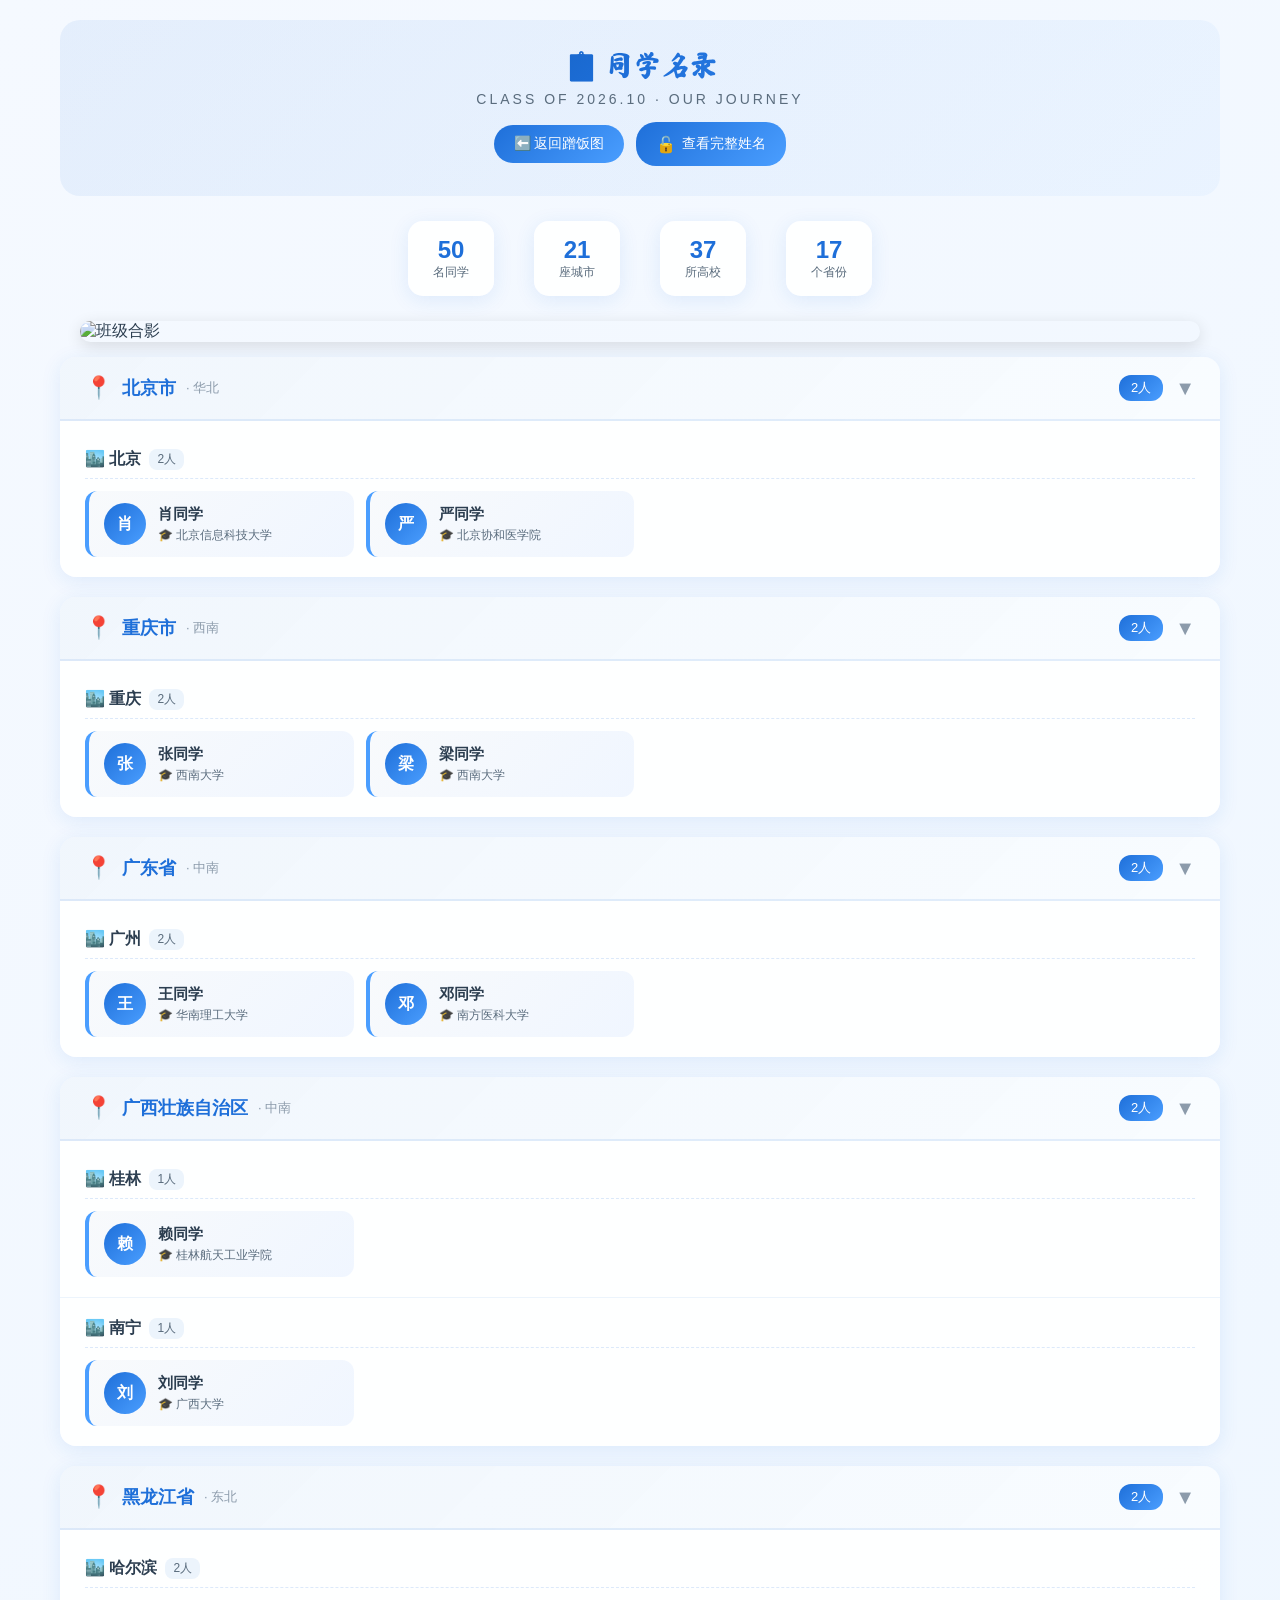
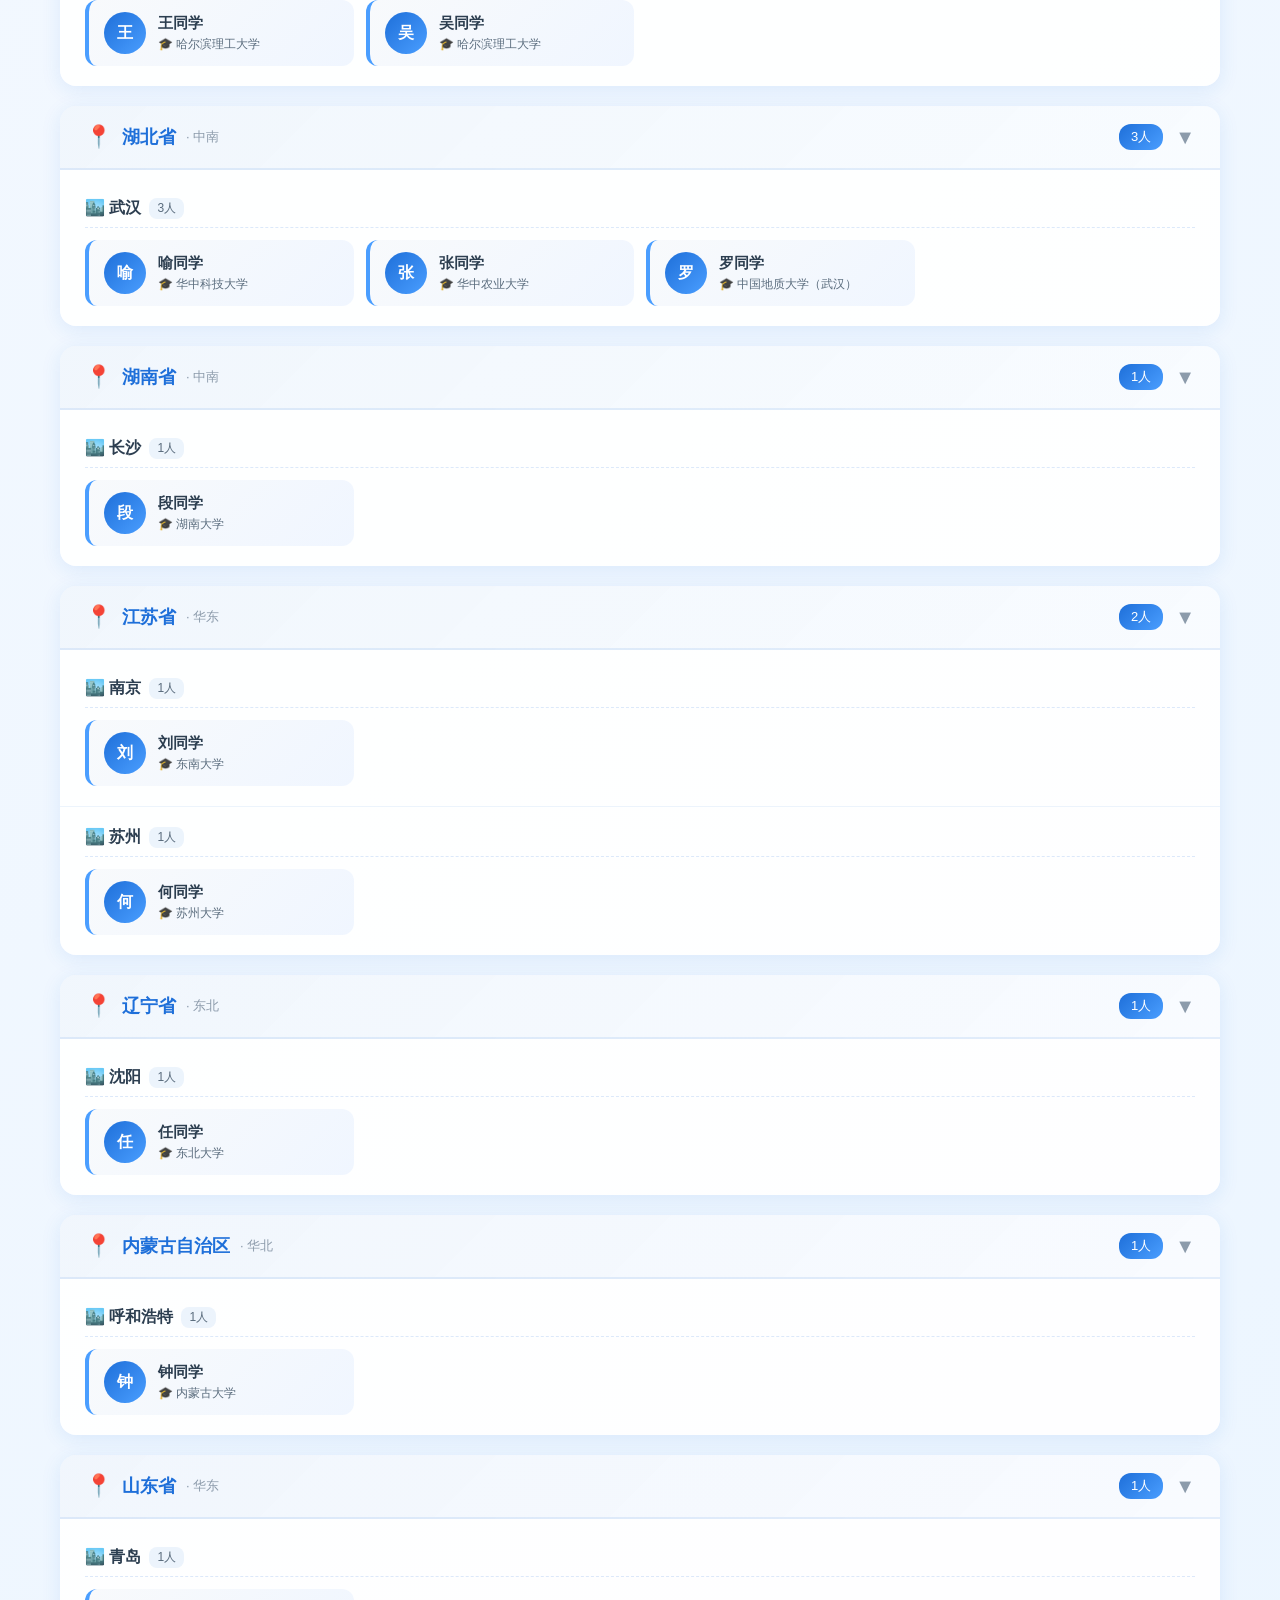
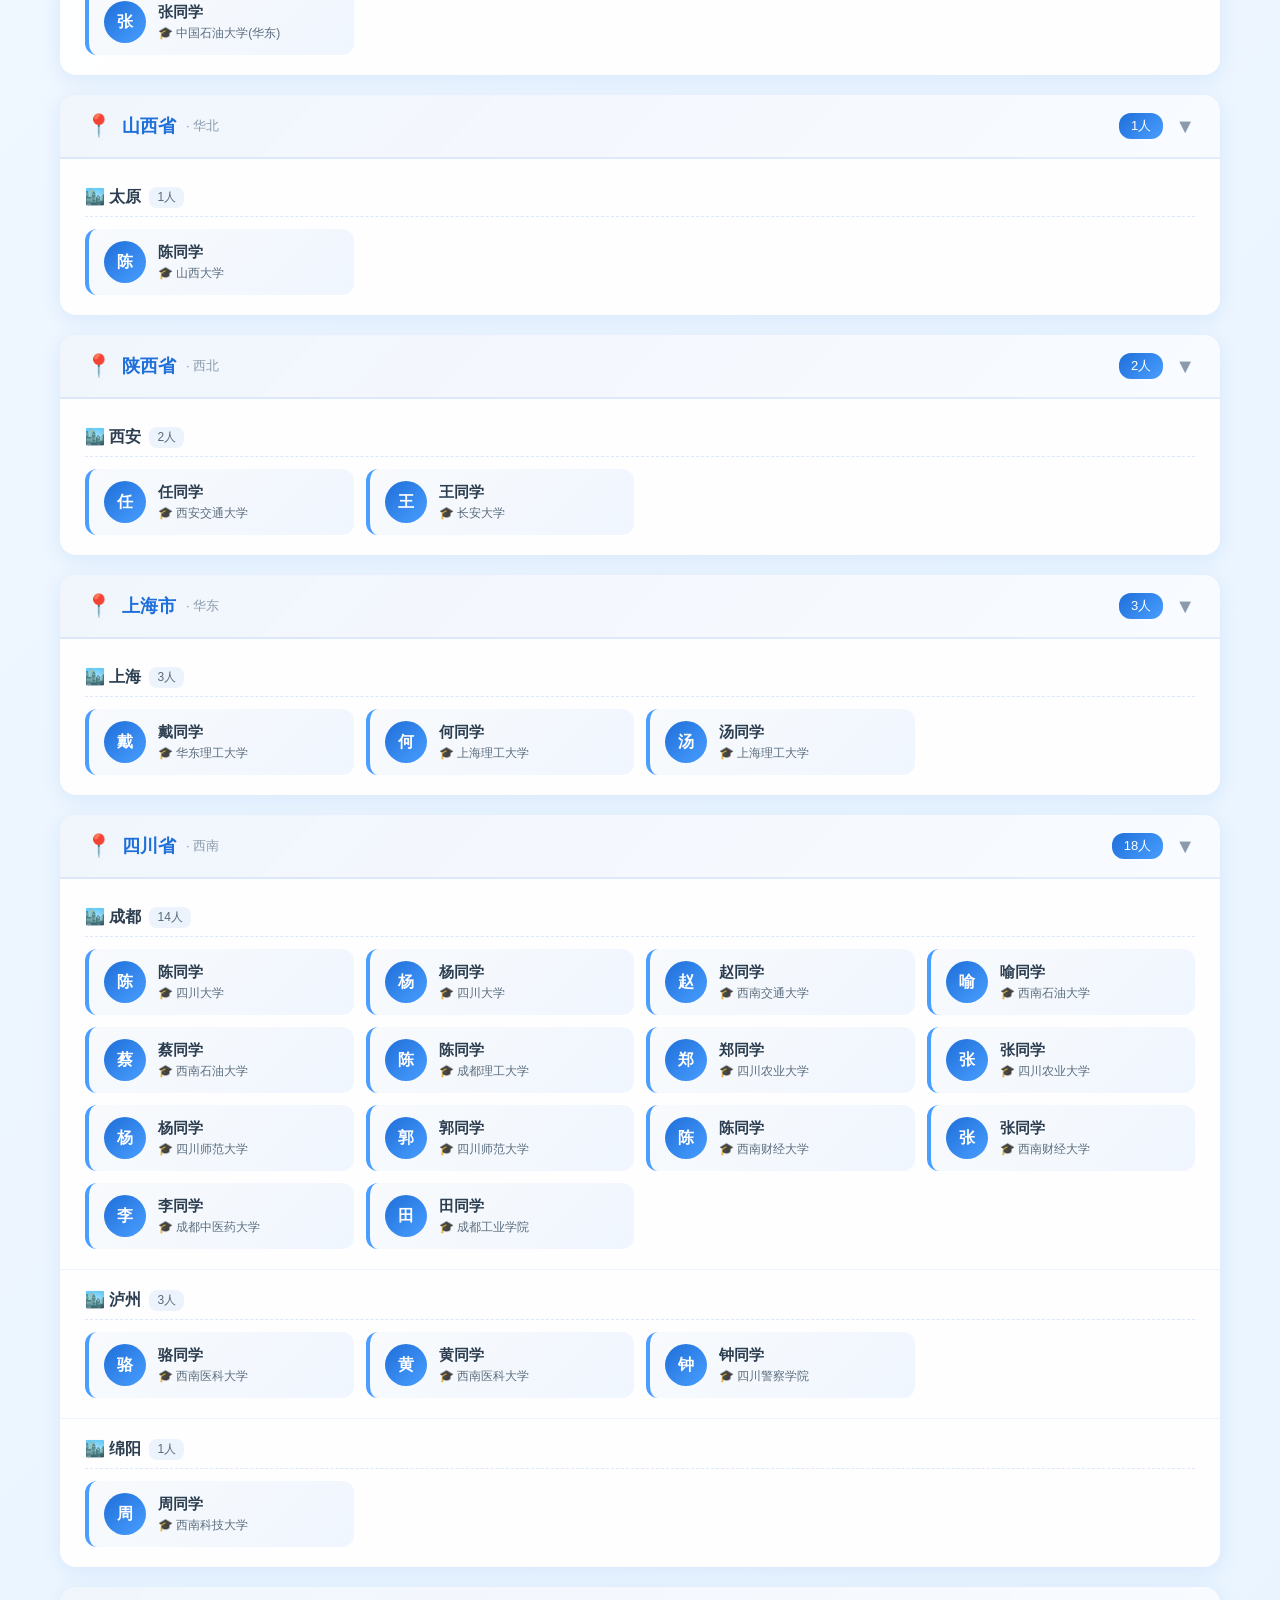
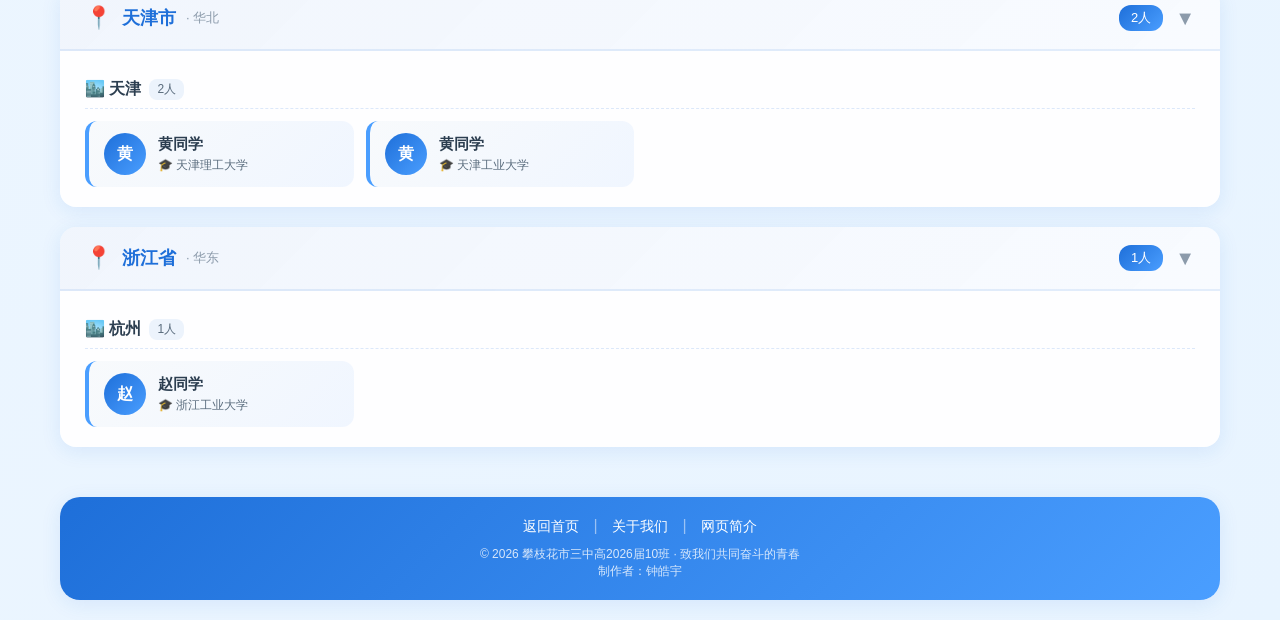
==== roster.html @ a1a4e7d1 "Add files via upload" ====
<!DOCTYPE html>
<html lang="zh-CN">
<head>
    <meta charset="UTF-8">
    <meta name="viewport" content="width=device-width, initial-scale=1.0">
    <title>攀枝花市三中高2026届10班 · 同学名录</title>
    <link rel="stylesheet" href="style.css">
    <link href="https://fonts.googleapis.com/css2?family=Ma+Shan+Zheng&display=swap" rel="stylesheet">
    <style>
        .roster-container {
            max-width: 1200px;
            margin: 0 auto;
            padding: 20px;
            min-height: 100vh;
            display: flex;
            flex-direction: column;
        }

        .roster-header {
            text-align: center;
            padding: 30px 20px;
            background: linear-gradient(135deg, rgba(30, 111, 217, 0.08) 0%, rgba(74, 158, 255, 0.05) 100%);
            border-radius: 20px;
            margin-bottom: 25px;
        }

        .roster-title {
            font-size: 28px;
            font-weight: 700;
            background: linear-gradient(135deg, var(--primary-dark) 0%, var(--primary-color) 50%, var(--primary-light) 100%);
            -webkit-background-clip: text;
            -webkit-text-fill-color: transparent;
            background-clip: text;
            margin-bottom: 8px;
            font-family: 'Ma Shan Zheng', 'PingFang SC', 'Microsoft YaHei', serif;
        }

        .roster-subtitle {
            font-size: 14px;
            color: var(--text-secondary);
            letter-spacing: 3px;
        }

        .back-btn {
            display: inline-flex;
            align-items: center;
            gap: 6px;
            padding: 10px 20px;
            background: linear-gradient(135deg, var(--primary-color), var(--primary-light));
            color: white;
            border: none;
            border-radius: 20px;
            cursor: pointer;
            font-size: 14px;
            text-decoration: none;
            transition: var(--transition);
        }

        .back-btn:hover {
            transform: translateY(-2px);
            box-shadow: 0 4px 12px rgba(30, 111, 217, 0.3);
        }

        .header-actions {
            display: inline-flex;
            align-items: center;
            gap: 12px;
            margin-top: 15px;
        }

        .action-btn {
            display: inline-flex;
            align-items: center;
            gap: 6px;
            padding: 10px 20px;
            background: linear-gradient(135deg, var(--primary-color), var(--primary-light));
            color: white;
            border: none;
            border-radius: 20px;
            cursor: pointer;
            font-size: 14px;
            text-decoration: none;
            transition: var(--transition);
        }

        .action-btn:hover {
            transform: translateY(-2px);
            box-shadow: 0 4px 12px rgba(30, 111, 217, 0.3);
        }

        .roster-photo-wrapper {
            margin: 0 20px 15px;
            border-radius: 12px;
            overflow: hidden;
            box-shadow: 0 4px 16px rgba(0, 0, 0, 0.12);
        }

        .roster-photo {
            display: block;
            width: 100%;
            height: auto;
            object-fit: cover;
        }

        .roster-stats {
            display: flex;
            justify-content: center;
            gap: 40px;
            margin-bottom: 25px;
            flex-wrap: wrap;
        }

        .roster-stat-item {
            text-align: center;
            padding: 15px 25px;
            background: var(--card-bg);
            border-radius: 15px;
            box-shadow: var(--card-shadow);
        }

        .roster-stat-value {
            font-size: 24px;
            font-weight: 700;
            color: var(--primary-color);
        }

        .roster-stat-label {
            font-size: 12px;
            color: var(--text-secondary);
        }

        .unlock-bar {
            display: flex;
            justify-content: center;
            margin-bottom: 25px;
        }

        .roster-content {
            flex: 1;
        }

        .province-section {
            background: var(--card-bg);
            border-radius: 16px;
            box-shadow: var(--card-shadow);
            margin-bottom: 20px;
            overflow: hidden;
        }

        .province-header {
            display: flex;
            align-items: center;
            justify-content: space-between;
            padding: 18px 25px;
            background: linear-gradient(135deg, rgba(30, 111, 217, 0.06), rgba(74, 158, 255, 0.03));
            border-bottom: 2px solid rgba(30, 111, 217, 0.1);
            cursor: pointer;
            transition: var(--transition);
        }

        .province-header:hover {
            background: linear-gradient(135deg, rgba(30, 111, 217, 0.1), rgba(74, 158, 255, 0.05));
        }

        .province-title {
            display: flex;
            align-items: center;
            gap: 10px;
            font-size: 18px;
            font-weight: 600;
            color: var(--primary-color);
        }

        .province-icon {
            font-size: 22px;
        }

        .province-count {
            background: linear-gradient(135deg, var(--primary-color), var(--primary-light));
            color: white;
            font-size: 13px;
            padding: 4px 12px;
            border-radius: 12px;
        }

        .province-toggle {
            font-size: 20px;
            color: var(--text-muted);
            transition: transform 0.3s ease;
        }

        .province-section.collapsed .province-toggle {
            transform: rotate(-90deg);
        }

        .city-group {
            padding: 20px 25px;
            border-bottom: 1px solid rgba(30, 111, 217, 0.08);
        }

        .city-group:last-child {
            border-bottom: none;
        }

        .city-header {
            display: flex;
            align-items: center;
            gap: 8px;
            margin-bottom: 12px;
            padding-bottom: 8px;
            border-bottom: 1px dashed rgba(30, 111, 217, 0.15);
        }

        .city-name {
            font-size: 16px;
            font-weight: 600;
            color: var(--text-primary);
        }

        .city-count {
            font-size: 12px;
            color: var(--text-secondary);
            background: rgba(30, 111, 217, 0.08);
            padding: 2px 8px;
            border-radius: 8px;
        }

        .student-grid {
            display: grid;
            grid-template-columns: repeat(auto-fill, minmax(220px, 1fr));
            gap: 12px;
        }

        .student-card {
            display: flex;
            align-items: center;
            gap: 12px;
            padding: 12px 15px;
            background: linear-gradient(135deg, #f8fafc 0%, #f0f6ff 100%);
            border-radius: 12px;
            border-left: 4px solid var(--primary-light);
            transition: var(--transition);
        }

        .student-card:hover {
            background: linear-gradient(135deg, #eef5ff 0%, #e5f0ff 100%);
            transform: translateX(4px);
            box-shadow: 0 4px 15px rgba(30, 111, 217, 0.1);
        }

        .student-avatar {
            width: 42px;
            height: 42px;
            border-radius: 50%;
            background: linear-gradient(135deg, var(--primary-color), var(--primary-light));
            display: flex;
            align-items: center;
            justify-content: center;
            color: white;
            font-weight: 600;
            font-size: 16px;
            flex-shrink: 0;
        }

        .student-info {
            flex: 1;
            min-width: 0;
        }

        .student-name-display {
            font-size: 15px;
            font-weight: 600;
            color: var(--text-primary);
            margin-bottom: 3px;
        }

        .student-uni {
            font-size: 12px;
            color: var(--text-secondary);
            white-space: nowrap;
            overflow: hidden;
            text-overflow: ellipsis;
        }

        .province-section.collapsed .city-group {
            display: none;
        }

        .roster-footer {
            margin-top: 30px;
        }

        @media (max-width: 768px) {
            .roster-title {
                font-size: 22px;
            }

            .roster-stats {
                gap: 15px;
            }

            .roster-stat-item {
                padding: 12px 18px;
            }

            .student-grid {
                grid-template-columns: 1fr;
            }

            .province-header {
                padding: 15px 20px;
            }

            .city-group {
                padding: 15px 20px;
            }
        }
    </style>
</head>
<body>
    <div class="roster-container">
        <!-- 头部 -->
        <header class="roster-header">
            <h1 class="roster-title">📋 同学名录</h1>
            <p class="roster-subtitle">CLASS OF 2026.10 · OUR JOURNEY</p>
            <div class="header-actions">
                <a href="index.html" class="back-btn">⬅️ 返回蹭饭图</a>
                <button class="action-btn" id="unlockBtn" style="background: linear-gradient(135deg, var(--primary-color), var(--primary-light));">
                    <span class="icon">🔓</span>
                    <span>查看完整姓名</span>
                </button>
            </div>
        </header>

        <!-- 统计信息 -->
        <div class="roster-stats">
            <div class="roster-stat-item">
                <div class="roster-stat-value" id="totalStudents">50</div>
                <div class="roster-stat-label">名同学</div>
            </div>
            <div class="roster-stat-item">
                <div class="roster-stat-value" id="totalCities">21</div>
                <div class="roster-stat-label">座城市</div>
            </div>
            <div class="roster-stat-item">
                <div class="roster-stat-value" id="totalUniversities">37</div>
                <div class="roster-stat-label">所高校</div>
            </div>
            <div class="roster-stat-item">
                <div class="roster-stat-value" id="totalProvinces">17</div>
                <div class="roster-stat-label">个省份</div>
            </div>
        </div>

        <!-- 班级合影 -->
        <div class="roster-photo-wrapper">
            <img src="image/pic.jpg" alt="班级合影" class="roster-photo">
        </div>

        <!-- 同学名录内容 -->
        <main class="roster-content" id="rosterContent">
            <!-- 动态生成 -->
        </main>

        <!-- 底部 -->
        <footer class="footer roster-footer">
            <div class="footer-bottom">
                <div class="footer-links">
                    <a href="index.html">返回首页</a>
                    <span class="separator">|</span>
                    <a href="#" id="aboutLink">关于我们</a>
                    <span class="separator">|</span>
                    <a href="#" id="introLink">网页简介</a>
                </div>
                <p class="copyright">© 2026 攀枝花市三中高2026届10班 · 致我们共同奋斗的青春</p>
                <p class="copyright">制作者：钟皓宇</p>
            </div>
        </footer>
    </div>

    <!-- 解锁弹窗 -->
    <div class="modal-overlay" id="unlockModal">
        <div class="modal-card">
            <div class="modal-header">
                <h3>🔓 解锁完整姓名</h3>
                <button class="modal-close" id="unlockCloseBtn">×</button>
            </div>
            <div class="modal-body">
                <p class="modal-desc">请输入本班任意一位同学的完整姓名<br><small>（要求字字对应）</small></p>
                <input type="text" id="unlockInput" class="unlock-input" placeholder="请输入同学姓名..." maxlength="10">
                <button class="unlock-submit" id="unlockSubmitBtn">确认解锁</button>
                <p class="unlock-hint" id="unlockHint"></p>
            </div>
        </div>
    </div>

    <!-- 成就弹窗 -->
    <div class="modal-overlay" id="achievementModal">
        <div class="achievement-card">
            <div class="achievement-stars">
                <span>⭐</span><span>🎉</span><span>⭐</span>
            </div>
            <h3 class="achievement-title">恭喜解锁成功！</h3>
            <p class="achievement-text" id="achievementText"></p>
            <p class="achievement-subtext">所有同学姓名已完整显示</p>
            <button class="achievement-close" id="achievementCloseBtn">太棒了！</button>
        </div>
    </div>

    <!-- 关于我们弹窗 -->
    <div class="modal-overlay" id="aboutModal">
        <div class="modal-card">
            <div class="modal-header">
                <h3>📖 关于我们</h3>
                <button class="modal-close" id="aboutCloseBtn">×</button>
            </div>
            <div class="modal-body">
                <p class="about-text">本网站由攀枝花市三中高2026届10班同学自主开发</p>
                <p class="about-text">旨在记录同学们奔赴全国各地高校的足迹</p>
                <p class="about-text">愿我们的青春如星光般闪耀</p>
                <p class="about-text" style="color:#d4a853;font-weight:500;margin-top:15px;">一路阳光，百里繁花</p>
            </div>
        </div>
    </div>

    <!-- 网页简介弹窗 -->
    <div class="modal-overlay" id="introModal">
        <div class="modal-card" style="max-width:500px;">
            <div class="modal-header">
                <h3>🗺️ 网页简介</h3>
                <button class="modal-close" id="introCloseBtn">×</button>
            </div>
            <div class="modal-body" style="text-align:left;padding:25px;">
                <h4 style="color:#1e6fd9;margin-bottom:10px;font-size:15px;">📋 名录介绍</h4>
                <ul style="padding-left:20px;line-height:1.8;color:#5a6c7d;font-size:13px;">
                    <li>展示全班50名同学的录取院校信息</li>
                    <li>按省份和城市分组展示</li>
                    <li>支持姓名脱敏显示保护隐私</li>
                    <li>点击省份可展开/收起详情</li>
                </ul>
                <h4 style="color:#1e6fd9;margin:15px 0 10px;font-size:15px;">💡 使用提示</h4>
                <p style="color:#8c9bab;font-size:13px;line-height:1.8;">姓名脱敏显示是为了保护同学隐私，输入任意一位同学的完整姓名即可解锁查看。</p>
            </div>
        </div>
    </div>

    <script>
        // 全局变量
        let dataStore = null;
        let isUnlocked = false;

        // 区域映射
        const regionMap = {
            '华北': ['北京', '天津', '河北', '山西', '内蒙古'],
            '东北': ['辽宁', '吉林', '黑龙江'],
            '华东': ['上海', '江苏', '浙江', '安徽', '福建', '江西', '山东'],
            '中南': ['河南', '湖北', '湖南', '广东', '广西', '海南'],
            '西南': ['重庆', '四川', '贵州', '云南', '西藏'],
            '西北': ['陕西', '甘肃', '青海', '宁夏', '新疆']
        };

        // 省份显示全称映射
        const provinceFullNames = {
            '北京': '北京市', '天津': '天津市', '上海': '上海市', '重庆': '重庆市',
            '河北': '河北省', '山西': '山西省', '辽宁': '辽宁省', '吉林': '吉林省', '黑龙江': '黑龙江省',
            '江苏': '江苏省', '浙江': '浙江省', '安徽': '安徽省', '福建': '福建省', '江西': '江西省', '山东': '山东省',
            '河南': '河南省', '湖北': '湖北省', '湖南': '湖南省', '广东': '广东省', '海南': '海南省',
            '四川': '四川省', '贵州': '贵州省', '云南': '云南省', '陕西': '陕西省', '甘肃': '甘肃省', '青海': '青海省',
            '台湾': '台湾省',
            '内蒙古': '内蒙古自治区', '广西': '广西壮族自治区', '西藏': '西藏自治区', '宁夏': '宁夏回族自治区', '新疆': '新疆维吾尔自治区',
            '香港': '香港特别行政区', '澳门': '澳门特别行政区'
        };

        function getProvinceDisplayName(name) {
            return provinceFullNames[name] || (name + '省');
        }

        // 获取区域
        function getRegion(province) {
            for (const [region, provinces] of Object.entries(regionMap)) {
                if (provinces.includes(province)) return region;
            }
            return '其他';
        }

        // 姓名脱敏
        function maskName(name) {
            if (!name) return '';
            return name.charAt(0) + '同学';
        }

        // 加载数据
        async function loadData() {
            try {
                const response = await fetch('data.json');
                if (!response.ok) throw new Error('数据加载失败');
                dataStore = await response.json();
                return true;
            } catch (error) {
                console.error('加载数据失败:', error);
                document.getElementById('rosterContent').innerHTML = 
                    '<div style="text-align:center;padding:50px;color:#ff6b6b;">⚠️ 数据加载失败，请刷新页面重试</div>';
                return false;
            }
        }

        // 生成同学名录
        function generateRoster() {
            if (!dataStore) return;

            // 按省份分组
            const provinceGroups = {};
            dataStore.students.forEach(student => {
                if (!provinceGroups[student.province]) {
                    provinceGroups[student.province] = {
                        province: student.province,
                        region: getRegion(student.province),
                        cities: {}
                    };
                }
                const p = provinceGroups[student.province];
                if (!p.cities[student.city]) {
                    p.cities[student.city] = [];
                }
                p.cities[student.city].push(student);
            });

            // 按省份名称排序
            const sortedProvinces = Object.values(provinceGroups).sort((a, b) => 
                a.province.localeCompare(b.province, 'zh-CN')
            );

            // 生成HTML
            let html = '';
            sortedProvinces.forEach(provinceData => {
                const provinceStudentCount = Object.values(provinceData.cities)
                    .reduce((sum, students) => sum + students.length, 0);
                
                html += `
                    <section class="province-section" data-province="${provinceData.province}">
                        <div class="province-header" onclick="toggleProvince(this)">
                            <div class="province-title">
                                <span class="province-icon">📍</span>
                                <span>${getProvinceDisplayName(provinceData.province)}</span>
                                <span style="font-size:13px;color:var(--text-muted);font-weight:normal;">· ${provinceData.region}</span>
                            </div>
                            <div style="display:flex;align-items:center;gap:12px;">
                                <span class="province-count">${provinceStudentCount}人</span>
                                <span class="province-toggle">▼</span>
                            </div>
                        </div>
                `;

                // 按城市分组
                const sortedCities = Object.entries(provinceData.cities).sort((a, b) => a[0].localeCompare(b[0], 'zh-CN'));
                sortedCities.forEach(([city, students]) => {
                    html += `
                        <div class="city-group">
                            <div class="city-header">
                                <span class="city-name">🏙️ ${city}</span>
                                <span class="city-count">${students.length}人</span>
                            </div>
                            <div class="student-grid">
                    `;

                    students.forEach(student => {
                        const displayName = isUnlocked ? student.name : student.maskedName;
                        const avatarText = isUnlocked ? student.name.charAt(0) : student.maskedName.charAt(0);
                        html += `
                            <div class="student-card">
                                <div class="student-avatar">${avatarText}</div>
                                <div class="student-info">
                                    <div class="student-name-display">${displayName}</div>
                                    <div class="student-uni">🎓 ${student.university}</div>
                                </div>
                            </div>
                        `;
                    });

                    html += `
                            </div>
                        </div>
                    `;
                });

                html += `
                    </section>
                `;
            });

            document.getElementById('rosterContent').innerHTML = html;
        }

        // 切换省份展开/收起
        function toggleProvince(headerEl) {
            const section = headerEl.closest('.province-section');
            section.classList.toggle('collapsed');
        }

        // 更新统计
        function updateStats() {
            if (!dataStore) return;
            document.getElementById('totalStudents').textContent = 50;
            document.getElementById('totalCities').textContent = dataStore.cityStats.length;
            const universities = new Set(dataStore.students.map(s => s.university));
            document.getElementById('totalUniversities').textContent = universities.size;
            const provinces = new Set(dataStore.students.map(s => s.province));
            document.getElementById('totalProvinces').textContent = provinces.size;
        }

        // 解锁功能
        function initUnlockFunction() {
            const unlockBtn = document.getElementById('unlockBtn');
            const unlockModal = document.getElementById('unlockModal');
            const unlockCloseBtn = document.getElementById('unlockCloseBtn');
            const unlockSubmitBtn = document.getElementById('unlockSubmitBtn');
            const unlockInput = document.getElementById('unlockInput');
            const unlockHint = document.getElementById('unlockHint');
            const achievementModal = document.getElementById('achievementModal');
            const achievementText = document.getElementById('achievementText');
            const achievementCloseBtn = document.getElementById('achievementCloseBtn');

            unlockBtn.addEventListener('click', () => {
                if (isUnlocked) {
                    alert('已解锁，所有姓名可见');
                    return;
                }
                unlockModal.classList.add('show');
                setTimeout(() => unlockInput.focus(), 100);
            });

            unlockCloseBtn.addEventListener('click', () => {
                unlockModal.classList.remove('show');
                unlockInput.value = '';
                unlockHint.textContent = '';
                unlockHint.className = 'unlock-hint';
            });

            unlockSubmitBtn.addEventListener('click', handleUnlock);

            unlockInput.addEventListener('keypress', (e) => {
                if (e.key === 'Enter') handleUnlock();
            });

            function handleUnlock() {
                const input = unlockInput.value.trim();
                if (!input) {
                    unlockHint.textContent = '请输入同学姓名';
                    unlockHint.className = 'unlock-hint';
                    return;
                }

                const student = dataStore.students.find(s => s.name === input);
                if (student) {
                    isUnlocked = true;
                    unlockModal.classList.remove('show');
                    
                    achievementText.textContent = `恭喜${student.name}录取到${student.university}（${student.city}）！`;
                    achievementModal.classList.add('show');
                    
                    // 更新显示
                    generateRoster();
                    
                    // 更新按钮状态
                    unlockBtn.querySelector('.icon').textContent = '🔒';
                    unlockBtn.querySelector('span:last-child').textContent = '已解锁';
                    unlockBtn.style.background = 'linear-gradient(135deg, #27ae60, #2ecc71)';
                    
                    unlockInput.value = '';
                    unlockHint.textContent = '';
                    unlockHint.className = 'unlock-hint';
                } else {
                    unlockHint.textContent = '姓名不正确，请检查后重试';
                    unlockHint.className = 'unlock-hint';
                    unlockInput.style.borderColor = '#ff6b6b';
                    setTimeout(() => { unlockInput.style.borderColor = ''; }, 1000);
                }
            }

            achievementCloseBtn.addEventListener('click', () => {
                achievementModal.classList.remove('show');
            });
        }

        // 页脚链接事件
        function initFooterEvents() {
            // 关于我们
            document.getElementById('aboutLink').addEventListener('click', (e) => {
                e.preventDefault();
                document.getElementById('aboutModal').classList.add('show');
            });
            document.getElementById('aboutCloseBtn').addEventListener('click', () => {
                document.getElementById('aboutModal').classList.remove('show');
            });
            document.getElementById('aboutModal').addEventListener('click', (e) => {
                if (e.target.id === 'aboutModal') e.target.classList.remove('show');
            });

            // 网页简介
            document.getElementById('introLink').addEventListener('click', (e) => {
                e.preventDefault();
                document.getElementById('introModal').classList.add('show');
            });
            document.getElementById('introCloseBtn').addEventListener('click', () => {
                document.getElementById('introModal').classList.remove('show');
            });
            document.getElementById('introModal').addEventListener('click', (e) => {
                if (e.target.id === 'introModal') e.target.classList.remove('show');
            });

            // 解锁弹窗点击外部关闭
            document.getElementById('unlockModal').addEventListener('click', (e) => {
                if (e.target.id === 'unlockModal') e.target.classList.remove('show');
            });
        }

        // 初始化
        async function init() {
            const loaded = await loadData();
            if (!loaded) return;
            
            updateStats();
            generateRoster();
            initUnlockFunction();
            initFooterEvents();
        }

        document.addEventListener('DOMContentLoaded', init);
    </script>
</body>
</html>
---- style.css ----
* {
    margin: 0;
    padding: 0;
    box-sizing: border-box;
}

@font-face {
    font-family: 'PangmenZhengDaoCu';
    src: url('fonts/pangmenzhengdaocu.ttf') format('truetype');
    font-weight: normal;
    font-style: normal;
    font-display: swap;
}

@font-face {
    font-family: 'NotoSansSC';
    src: url('fonts/NotoSansSC-subset-cjk-a.woff2') format('woff2');
    font-weight: normal;
    font-style: normal;
    font-display: swap;
}

:root {
    --primary-color: #1e6fd9;
    --primary-light: #4a9eff;
    --primary-dark: #004494;
    --accent-color: #ff6b6b;
    --accent-gold: #d4a853;
    --bg-gradient-start: #f5f9ff;
    --bg-gradient-end: #e8f4ff;
    --card-bg: rgba(255, 255, 255, 0.95);
    --card-shadow: 0 4px 20px rgba(30, 111, 217, 0.1);
    --text-primary: #2c3e50;
    --text-secondary: #5a6c7d;
    --text-muted: #8c9bab;
    --border-color: #dce8f5;
    --success-color: #27ae60;
    --warning-color: #f39c12;
    --transition: all 0.3s ease;
}

body {
    font-family: "PingFang SC", "Microsoft YaHei", "Hiragino Sans GB", sans-serif;
    background: linear-gradient(135deg, var(--bg-gradient-start) 0%, var(--bg-gradient-end) 100%);
    min-height: 100vh;
    color: var(--text-primary);
    overflow-x: hidden;
}

.app-container {
    max-width: 1600px;
    margin: 0 auto;
    padding: 20px;
    min-height: 100vh;
    display: flex;
    flex-direction: column;
}

/* 头部样式 */
.header {
    display: flex;
    align-items: center;
    justify-content: center;
    padding: 20px 40px;
    background: linear-gradient(135deg, rgba(30, 111, 217, 0.05) 0%, rgba(74, 158, 255, 0.05) 100%);
    border-radius: 20px;
    margin-bottom: 20px;
    position: relative;
    overflow: hidden;
}

.header::before {
    content: '';
    position: absolute;
    top: 0;
    left: 0;
    right: 0;
    bottom: 0;
    background: url("data:image/svg+xml,%3Csvg width='60' height='60' viewBox='0 0 60 60' xmlns='http://www.w3.org/2000/svg'%3E%3Cg fill='none' fill-rule='evenodd'%3E%3Cg fill='%231e6fd9' fill-opacity='0.03'%3E%3Cpath d='M36 34v-4h-2v4h-4v2h4v4h2v-4h4v-2h-4zm0-30V0h-2v4h-4v2h4v4h2V6h4V4h-4zM6 34v-4H4v4H0v2h4v4h2v-4h4v-2H6zM6 4V0H4v4H0v2h4v4h2V6h4V4H6z'/%3E%3C/g%3E%3C/g%3E%3C/svg%3E");
    opacity: 0.5;
}

.header-decoration {
    display: none;
}

.header-content {
    display: flex;
    align-items: center;
    gap: 20px;
    position: relative;
    z-index: 1;
}

.logo-badge {
    width: 70px;
    height: 70px;
    display: flex;
    align-items: center;
    justify-content: center;
    animation: pulse 2s infinite;
}

.logo-badge img {
    filter: drop-shadow(0 4px 8px rgba(30, 111, 217, 0.3));
    border-radius: 50%;
}

.title-group {
    display: flex;
    flex-direction: column;
    gap: 4px;
}

@keyframes pulse {
    0%, 100% { transform: scale(1); }
    50% { transform: scale(1.05); }
}

.main-title {
    font-size: 28px;
    font-weight: 700;
    background: linear-gradient(135deg, var(--primary-dark) 0%, var(--primary-color) 50%, var(--primary-light) 100%);
    -webkit-background-clip: text;
    -webkit-text-fill-color: transparent;
    background-clip: text;
    letter-spacing: 2px;
    line-height: 1.3;
    font-family: 'Ma Shan Zheng', 'PingFang SC', 'Microsoft YaHei', serif;
}

.sub-title {
    font-size: 14px;
    color: var(--text-secondary);
    letter-spacing: 4px;
    margin-top: 4px;
}

.version-tag {
    display: inline-block;
    padding: 4px 12px;
    background: linear-gradient(135deg, var(--accent-gold), #c49a42);
    color: white;
    font-size: 12px;
    border-radius: 12px;
    margin-left: 10px;
    font-weight: 500;
}

/* 工具栏 */
.toolbar {
    display: flex;
    align-items: center;
    justify-content: center;
    padding: 15px 20px;
    background: var(--card-bg);
    border-radius: 15px;
    box-shadow: var(--card-shadow);
    margin-bottom: 20px;
    position: relative;
}

.toolbar-center {
    display: flex;
    flex-direction: column;
    align-items: center;
    gap: 10px;
}

.toolbar-right {
    position: absolute;
    right: 20px;
    top: 50%;
    transform: translateY(-50%);
}

.unlock-btn {
    padding: 10px 30px;
    font-size: 16px;
}

.toolbar-hint {
    color: var(--text-muted);
    font-size: 13px;
    text-align: center;
    margin: 0;
    line-height: 1.5;
}

.filter-btn {
    padding: 8px 16px;
    border: 2px solid var(--border-color);
    background: white;
    border-radius: 20px;
    cursor: pointer;
    font-size: 14px;
    color: var(--text-secondary);
    transition: var(--transition);
    min-height: 44px;
    min-width: 44px;
}

.filter-btn:hover, .filter-btn.active {
    background: var(--primary-color);
    color: white;
    border-color: var(--primary-color);
}

.region-btn {
    padding: 6px 14px;
    border: 1px solid var(--border-color);
    background: white;
    border-radius: 15px;
    cursor: pointer;
    font-size: 13px;
    color: var(--text-secondary);
    transition: var(--transition);
    min-height: 44px;
    min-width: 44px;
}

.region-btn:hover, .region-btn.active {
    background: linear-gradient(135deg, var(--primary-light), var(--primary-color));
    color: white;
    border-color: var(--primary-color);
}

.action-btn {
    padding: 8px 16px;
    border: none;
    background: linear-gradient(135deg, var(--primary-color), var(--primary-light));
    color: white;
    border-radius: 20px;
    cursor: pointer;
    font-size: 14px;
    transition: var(--transition);
    display: flex;
    align-items: center;
    gap: 5px;
    min-height: 44px;
}

.action-btn:hover {
    transform: translateY(-2px);
    box-shadow: 0 4px 12px rgba(30, 111, 217, 0.3);
}

.action-btn .icon {
    font-size: 16px;
}

.menu-btn {
    display: none;
    flex-direction: column;
    justify-content: space-around;
    width: 30px;
    height: 30px;
    background: transparent;
    border: none;
    cursor: pointer;
    padding: 5px;
}

.menu-btn span {
    width: 100%;
    height: 3px;
    background: var(--primary-color);
    border-radius: 2px;
}

/* 主内容区 */
.main-content {
    display: flex;
    gap: 20px;
    flex: 1;
    min-height: auto;
}

.sidebar {
    width: 200px;
    flex-shrink: 0;
}

.province-list {
    display: flex;
    flex-direction: column;
    gap: 12px;
}

.province-card {
    background: var(--card-bg);
    border-radius: 12px;
    padding: 12px 14px;
    box-shadow: var(--card-shadow);
    transition: var(--transition);
    cursor: pointer;
    border-left: 4px solid var(--primary-light);
}

.province-card:hover {
    transform: translateX(4px);
    box-shadow: 0 6px 24px rgba(30, 111, 217, 0.15);
    border-left-color: var(--primary-color);
}

.province-card.highlight {
    background: linear-gradient(135deg, rgba(30, 111, 217, 0.1), rgba(74, 158, 255, 0.05));
    border-left-color: var(--accent-color);
}

.province-header {
    display: flex;
    align-items: center;
    justify-content: space-between;
    margin-bottom: 8px;
}

.province-name {
    font-weight: 600;
    font-size: 15px;
    color: var(--text-primary);
}

.province-count {
    background: linear-gradient(135deg, var(--primary-color), var(--primary-light));
    color: white;
    font-size: 11px;
    padding: 2px 8px;
    border-radius: 10px;
}

.province-students {
    display: flex;
    flex-direction: column;
    gap: 4px;
}

.student-item {
    display: flex;
    align-items: center;
    font-size: 13px;
    color: var(--text-secondary);
    line-height: 1.5;
}

.student-name {
    color: var(--primary-color);
    font-weight: 500;
    margin-right: 4px;
    min-width: 36px;
}

.student-city {
    color: var(--text-muted);
    margin-right: 4px;
}

.student-university {
    color: var(--text-secondary);
    flex: 1;
}

.province-card .more-link {
    text-align: center;
    color: var(--primary-color);
    font-size: 12px;
    margin-top: 8px;
    cursor: pointer;
}

/* 地图区域 */
.map-section {
    flex: 1;
    background: var(--card-bg);
    border-radius: 20px;
    box-shadow: var(--card-shadow);
    padding: 20px;
    position: relative;
    overflow: hidden;
    min-height: 700px;
}

.map-stats {
    display: flex;
    justify-content: center;
    align-items: center;
    gap: 20px;
    padding: 10px 20px;
    background: linear-gradient(135deg, rgba(30, 111, 217, 0.08), rgba(74, 158, 255, 0.05));
    border-radius: 12px;
    margin-bottom: 15px;
}

.stat-item {
    display: flex;
    flex-direction: column;
    align-items: center;
    gap: 2px;
}

.stat-value {
    font-size: 24px;
    font-weight: 700;
    background: linear-gradient(135deg, var(--primary-color), var(--primary-light));
    -webkit-background-clip: text;
    -webkit-text-fill-color: transparent;
    background-clip: text;
}

.stat-label {
    font-size: 12px;
    color: var(--text-secondary);
}

.stat-divider {
    width: 1px;
    height: 30px;
    background: var(--border-color);
}

.china-map {
    width: 100%;
    height: calc(100% - 70px);
    min-height: 550px;
    position: relative;
    overflow: hidden;
}

.map-controls {
    position: absolute;
    right: 30px;
    bottom: 80px;
    display: flex;
    flex-direction: column;
    gap: 8px;
    z-index: 10;
}

.map-control-btn {
    width: 36px;
    height: 36px;
    background: white;
    border: 2px solid var(--border-color);
    border-radius: 8px;
    cursor: pointer;
    font-size: 18px;
    color: var(--primary-color);
    transition: var(--transition);
    display: flex;
    align-items: center;
    justify-content: center;
    box-shadow: 0 2px 8px rgba(0, 0, 0, 0.1);
}

.map-control-btn:hover {
    background: var(--primary-color);
    color: white;
    border-color: var(--primary-color);
}

.map-legend {
    position: absolute;
    left: 30px;
    bottom: 20px;
    background: rgba(255, 255, 255, 0.9);
    padding: 10px 15px;
    border-radius: 10px;
    box-shadow: 0 2px 10px rgba(0, 0, 0, 0.1);
}

.legend-title {
    font-size: 12px;
    color: var(--text-secondary);
    margin-bottom: 6px;
}

.legend-gradient {
    display: flex;
    flex-direction: column;
    align-items: center;
    gap: 4px;
}

.legend-color {
    width: 120px;
    height: 12px;
    border-radius: 6px;
}

.legend-labels {
    display: flex;
    justify-content: space-between;
    width: 120px;
    font-size: 10px;
    color: var(--text-muted);
}

/* 底部区域 */
.footer {
    background: var(--card-bg);
    border-radius: 20px;
    box-shadow: var(--card-shadow);
    margin-top: 20px;
    overflow: hidden;
}

.footer-top {
    display: grid;
    grid-template-columns: 1fr 1fr;
    gap: 30px;
    padding: 25px 30px;
    background: linear-gradient(135deg, rgba(30, 111, 217, 0.03) 0%, rgba(74, 158, 255, 0.02) 100%);
}

.footer-left {
    grid-column: 1 / -1;
    display: flex;
    justify-content: center;
    gap: 60px;
    flex-wrap: wrap;
}

.motto-section {
    grid-column: 1 / -1;
    text-align: center;
    padding-top: 5px;
}

.section-title {
    font-size: 16px;
    color: var(--primary-color);
    margin-bottom: 15px;
    padding-bottom: 8px;
    border-bottom: 2px solid rgba(30, 111, 217, 0.2);
    display: inline-block;
}

.teacher-list {
    display: flex;
    flex-direction: column;
    gap: 8px;
}

.teacher-item {
    font-size: 14px;
    color: var(--text-primary);
}

.teacher-name {
    font-weight: 500;
    color: var(--primary-color);
    text-decoration: none;
    transition: color 0.2s, text-decoration 0.2s;
}

.teacher-name:hover {
    color: var(--primary-dark);
    text-decoration: underline;
}

.teacher-subject {
    color: var(--text-secondary);
}

.struggling-list {
    display: flex;
    flex-wrap: wrap;
    gap: 10px;
}

.struggling-item {
    padding: 6px 14px;
    background: linear-gradient(135deg, rgba(212, 168, 83, 0.15), rgba(255, 200, 100, 0.1));
    color: #b8860b;
    border-radius: 15px;
    font-size: 13px;
    font-weight: 500;
}

.blessing-section {
    text-align: center;
}

.blessing-text {
    background: linear-gradient(135deg, rgba(212, 168, 83, 0.1), rgba(196, 154, 66, 0.05));
    padding: 12px 24px;
    border-radius: 12px;
    margin-top: 15px;
    text-align: center;
}

.blessing-line {
    font-family: 'PangmenZhengDaoCu', 'Ma Shan Zheng', cursive;
    font-size: 22px;
    font-weight: normal;
    color: var(--accent-gold);
    letter-spacing: 4px;
    line-height: 1.5;
}

.blessing-line.top {
    margin-bottom: 4px;
}

.motto-text {
    font-family: 'NotoSansSC', 'PingFang SC', 'Microsoft YaHei', sans-serif;
    font-size: 16px;
    color: var(--primary-color);
    line-height: 1.6;
    letter-spacing: 2px;
}

.footer-bottom {
    text-align: center;
    padding: 20px;
    background: linear-gradient(135deg, var(--primary-color) 0%, var(--primary-light) 100%);
    color: white;
}

.footer-links {
    margin-bottom: 10px;
}

.footer-links a {
    color: white;
    text-decoration: none;
    font-size: 14px;
    transition: var(--transition);
}

.footer-links a:hover {
    opacity: 0.8;
}

.footer-links .separator {
    margin: 0 10px;
    opacity: 0.5;
}

.copyright {
    font-size: 12px;
    opacity: 0.8;
}

/* 弹窗样式 */
.modal-overlay {
    position: fixed;
    top: 0;
    left: 0;
    right: 0;
    bottom: 0;
    background: rgba(0, 0, 0, 0.5);
    display: none;
    align-items: center;
    justify-content: center;
    z-index: 1000;
    animation: fadeIn 0.3s ease;
}

.modal-overlay.show {
    display: flex;
}

@keyframes fadeIn {
    from { opacity: 0; }
    to { opacity: 1; }
}

.modal-card {
    background: white;
    border-radius: 20px;
    width: 90%;
    max-width: 400px;
    box-shadow: 0 20px 60px rgba(0, 0, 0, 0.3);
    animation: slideUp 0.3s ease;
    overflow: hidden;
}

@keyframes slideUp {
    from { transform: translateY(30px); opacity: 0; }
    to { transform: translateY(0); opacity: 1; }
}

.modal-header {
    display: flex;
    align-items: center;
    justify-content: space-between;
    padding: 20px;
    background: linear-gradient(135deg, var(--primary-color), var(--primary-light));
    color: white;
}

.modal-header h3 {
    font-size: 18px;
}

.modal-close {
    background: none;
    border: none;
    color: white;
    font-size: 24px;
    cursor: pointer;
    padding: 5px;
    line-height: 1;
    min-width: 44px;
    min-height: 44px;
}

.modal-body {
    padding: 30px 20px;
    text-align: center;
}

.modal-desc {
    color: var(--text-secondary);
    margin-bottom: 20px;
    line-height: 1.6;
}

.unlock-input {
    width: 100%;
    padding: 14px 18px;
    border: 2px solid var(--border-color);
    border-radius: 12px;
    font-size: 16px;
    text-align: center;
    margin-bottom: 15px;
    transition: var(--transition);
}

.unlock-input:focus {
    outline: none;
    border-color: var(--primary-color);
    box-shadow: 0 0 0 3px rgba(30, 111, 217, 0.1);
}

.unlock-submit {
    width: 100%;
    padding: 14px;
    background: linear-gradient(135deg, var(--primary-color), var(--primary-light));
    color: white;
    border: none;
    border-radius: 12px;
    font-size: 16px;
    cursor: pointer;
    transition: var(--transition);
}

.unlock-submit:hover {
    transform: translateY(-2px);
    box-shadow: 0 6px 20px rgba(30, 111, 217, 0.3);
}

.unlock-hint {
    margin-top: 12px;
    font-size: 13px;
    color: var(--accent-color);
    min-height: 20px;
}

.unlock-hint.success {
    color: var(--success-color);
}

/* 成就弹窗 */
.achievement-card {
    background: linear-gradient(135deg, #fff9e6, #fff);
    border-radius: 20px;
    width: 90%;
    max-width: 380px;
    padding: 40px 30px;
    text-align: center;
    box-shadow: 0 20px 60px rgba(0, 0, 0, 0.3);
    animation: celebrateIn 0.5s ease;
}

@keyframes celebrateIn {
    0% { transform: scale(0.5); opacity: 0; }
    50% { transform: scale(1.05); }
    100% { transform: scale(1); opacity: 1; }
}

.achievement-stars {
    font-size: 40px;
    margin-bottom: 15px;
}

.achievement-title {
    font-size: 22px;
    color: var(--accent-gold);
    margin-bottom: 15px;
}

.achievement-text {
    font-size: 16px;
    color: var(--text-primary);
    margin-bottom: 10px;
    line-height: 1.6;
}

.achievement-subtext {
    font-size: 14px;
    color: var(--text-secondary);
    margin-bottom: 25px;
}

.achievement-close {
    padding: 12px 40px;
    background: linear-gradient(135deg, var(--accent-gold), #c49a42);
    color: white;
    border: none;
    border-radius: 25px;
    font-size: 15px;
    cursor: pointer;
    transition: var(--transition);
}

.achievement-close:hover {
    transform: translateY(-2px);
    box-shadow: 0 6px 20px rgba(212, 168, 83, 0.4);
}

/* 详情弹窗 */
.detail-card {
    background: white;
    border-radius: 20px;
    width: 90%;
    max-width: 500px;
    max-height: 80vh;
    overflow: hidden;
    display: flex;
    flex-direction: column;
    box-shadow: 0 20px 60px rgba(0, 0, 0, 0.3);
    animation: slideUp 0.3s ease;
}

.detail-header {
    display: flex;
    align-items: center;
    justify-content: space-between;
    padding: 20px;
    background: linear-gradient(135deg, var(--primary-color), var(--primary-light));
    color: white;
}

.detail-header h3 {
    font-size: 18px;
}

.detail-body {
    padding: 20px;
    overflow-y: auto;
}

.detail-city-info {
    display: flex;
    align-items: center;
    gap: 10px;
    margin-bottom: 20px;
    padding: 15px;
    background: linear-gradient(135deg, rgba(30, 111, 217, 0.05), rgba(74, 158, 255, 0.03));
    border-radius: 12px;
}

.detail-city-icon {
    font-size: 24px;
}

.detail-city-name {
    font-size: 18px;
    font-weight: 600;
    color: var(--text-primary);
}

.detail-city-province {
    font-size: 13px;
    color: var(--text-secondary);
}

.detail-students-list {
    display: flex;
    flex-direction: column;
    gap: 12px;
}

.detail-student-card {
    padding: 15px;
    background: #f8fafc;
    border-radius: 10px;
    border-left: 4px solid var(--primary-light);
    transition: var(--transition);
}

.detail-student-card:hover {
    background: #eef5ff;
    transform: translateX(4px);
}

.detail-student-name {
    font-size: 16px;
    font-weight: 600;
    color: var(--primary-color);
    margin-bottom: 4px;
}

.detail-student-uni {
    font-size: 14px;
    color: var(--text-secondary);
    line-height: 1.5;
}

/* 骨架屏 */
.skeleton-loader {
    position: fixed;
    top: 0;
    left: 0;
    right: 0;
    bottom: 0;
    background: linear-gradient(135deg, var(--bg-gradient-start), var(--bg-gradient-end));
    z-index: 9999;
    display: flex;
    flex-direction: column;
    padding: 20px;
    transition: opacity 0.5s ease;
}

.skeleton-loader.hide {
    opacity: 0;
    pointer-events: none;
}

.skeleton-header {
    height: 80px;
    background: linear-gradient(90deg, #e0e7ef 25%, #f0f4f8 50%, #e0e7ef 75%);
    background-size: 200% 100%;
    animation: shimmer 1.5s infinite;
    border-radius: 15px;
    margin-bottom: 20px;
}

.skeleton-body {
    flex: 1;
    display: flex;
    gap: 20px;
}

.skeleton-sidebar {
    width: 200px;
    display: flex;
    flex-direction: column;
    gap: 12px;
}

.skeleton-block {
    height: 50px;
    background: linear-gradient(90deg, #e0e7ef 25%, #f0f4f8 50%, #e0e7ef 75%);
    background-size: 200% 100%;
    animation: shimmer 1.5s infinite;
    border-radius: 10px;
}

.skeleton-map {
    flex: 1;
    background: linear-gradient(90deg, #e0e7ef 25%, #f0f4f8 50%, #e0e7ef 75%);
    background-size: 200% 100%;
    animation: shimmer 1.5s infinite;
    border-radius: 20px;
}

.skeleton-footer {
    height: 100px;
    background: linear-gradient(90deg, #e0e7ef 25%, #f0f4f8 50%, #e0e7ef 75%);
    background-size: 200% 100%;
    animation: shimmer 1.5s infinite;
    border-radius: 15px;
    margin-top: 20px;
}

@keyframes shimmer {
    0% { background-position: 200% 0; }
    100% { background-position: -200% 0; }
}

/* 提示框 */
.tooltip {
    position: fixed;
    background: rgba(0, 0, 0, 0.9);
    color: white;
    padding: 12px 16px;
    border-radius: 10px;
    font-size: 13px;
    z-index: 1000;
    pointer-events: auto;
    max-width: 280px;
    box-shadow: 0 4px 20px rgba(0, 0, 0, 0.3);
    cursor: pointer;
    transition: opacity 0.2s ease;
}

.tooltip-title {
    font-weight: 600;
    margin-bottom: 8px;
    padding-bottom: 6px;
    border-bottom: 1px solid rgba(255, 255, 255, 0.2);
}

.tooltip-student {
    display: flex;
    justify-content: space-between;
    margin: 4px 0;
}

.tooltip-name {
    color: var(--primary-light);
}

.tooltip-uni {
    color: rgba(255, 255, 255, 0.8);
}

/* 关于我们样式 */
.about-text {
    font-size: 15px;
    color: var(--text-primary);
    line-height: 1.8;
    margin-bottom: 10px;
}

.reward-text {
    font-size: 18px;
    font-weight: 600;
    color: var(--primary-color);
    margin-bottom: 10px;
}

.reward-subtext {
    font-size: 14px;
    color: var(--text-secondary);
    line-height: 1.8;
    margin-bottom: 8px;
}

/* 响应式设计 */
@media (max-width: 1200px) {
    .sidebar {
        width: 160px;
    }

    .main-title {
        font-size: 24px;
    }

    .footer-top {
        grid-template-columns: 1fr;
    }

    .footer-left {
        flex-direction: column;
        gap: 20px;
    }
}

@media (max-width: 992px) {
    .main-content {
        flex-direction: column;
    }

    .sidebar {
        width: 100%;
        max-height: 200px;
        overflow-y: auto;
    }

    .province-list {
        flex-direction: row;
        flex-wrap: wrap;
    }

    .province-card {
        min-width: 200px;
        flex: 1;
    }

    .map-section {
        min-height: 500px;
    }
}

@media (max-width: 768px) {
    .toolbar {
        padding: 12px 15px;
    }

    .toolbar-right {
        position: static;
        transform: none;
        margin-top: 10px;
    }

    .toolbar-hint {
        font-size: 12px;
    }

    .unlock-btn {
        padding: 8px 24px;
        font-size: 15px;
    }

    .menu-btn {
        display: flex;
    }

    .header {
        padding: 15px 20px;
    }

    .header-content {
        flex-direction: column;
        gap: 10px;
        text-align: center;
    }

    .header-decoration {
        display: block;
        width: 50px;
        height: 50px;
    }

    .header-decoration.left {
        background: linear-gradient(135deg, var(--primary-light), var(--primary-color));
        clip-path: polygon(0 50%, 100% 0, 100% 100%);
        opacity: 0.6;
    }

    .header-decoration.right {
        background: linear-gradient(225deg, var(--primary-light), var(--primary-color));
        clip-path: polygon(0 0, 100% 50%, 0% 100%);
        opacity: 0.6;
    }

    .main-title {
        font-size: 20px;
        letter-spacing: 1px;
    }

    .sub-title {
        font-size: 12px;
    }

    .map-stats {
        gap: 10px;
        padding: 8px 12px;
    }

    .stat-value {
        font-size: 18px;
    }

    .stat-label {
        font-size: 10px;
    }

    .stat-divider {
        height: 20px;
    }

    .map-section {
        padding: 15px;
        min-height: 400px;
    }

    .china-map {
        min-height: 320px;
    }

    .map-controls {
        right: 15px;
        bottom: 100px;
    }

    .map-legend {
        left: 15px;
        bottom: 15px;
    }

    .footer-top {
        grid-template-columns: 1fr;
        gap: 20px;
        padding: 20px;
    }

    .teachers-section,
    .right-column,
    .blessing-motto-section {
        grid-column: 1;
    }

    .footer-left {
        flex-direction: column;
        gap: 15px;
    }

    .blessing-line {
        font-size: 20px;
    }

    .teachers-section, .struggling-section {
        text-align: center;
    }

    .teacher-list {
        align-items: center;
    }

    .logo-badge {
        width: 50px;
        height: 50px;
    }

    .logo-badge img {
        width: 100%;
        height: 100%;
    }
}

@media (max-width: 480px) {
    .app-container {
        padding: 10px;
    }

    .province-card {
        min-width: 150px;
    }

    .student-item {
        font-size: 12px;
    }

    .blessing-line {
        font-size: 18px;
    }

    .motto-text {
        font-size: 16px;
    }
}

/* 动画效果 */
.fade-in {
    animation: fadeIn 0.5s ease forwards;
}

.slide-in-left {
    animation: slideInLeft 0.5s ease forwards;
}

.slide-in-right {
    animation: slideInRight 0.5s ease forwards;
}

@keyframes slideInLeft {
    from { transform: translateX(-30px); opacity: 0; }
    to { transform: translateX(0); opacity: 1; }
}

@keyframes slideInRight {
    from { transform: translateX(30px); opacity: 0; }
    to { transform: translateX(0); opacity: 1; }
}

.province-card:nth-child(1) { animation-delay: 0.1s; }
.province-card:nth-child(2) { animation-delay: 0.2s; }
.province-card:nth-child(3) { animation-delay: 0.3s; }
.province-card:nth-child(4) { animation-delay: 0.4s; }
.province-card:nth-child(5) { animation-delay: 0.5s; }
.province-card:nth-child(6) { animation-delay: 0.6s; }
.province-card:nth-child(7) { animation-delay: 0.7s; }
.province-card:nth-child(8) { animation-delay: 0.8s; }

/* 滚动条美化 */
::-webkit-scrollbar {
    width: 8px;
    height: 8px;
}

::-webkit-scrollbar-track {
    background: rgba(0, 0, 0, 0.05);
    border-radius: 4px;
}

::-webkit-scrollbar-thumb {
    background: rgba(30, 111, 217, 0.3);
    border-radius: 4px;
}

::-webkit-scrollbar-thumb:hover {
    background: rgba(30, 111, 217, 0.5);
}
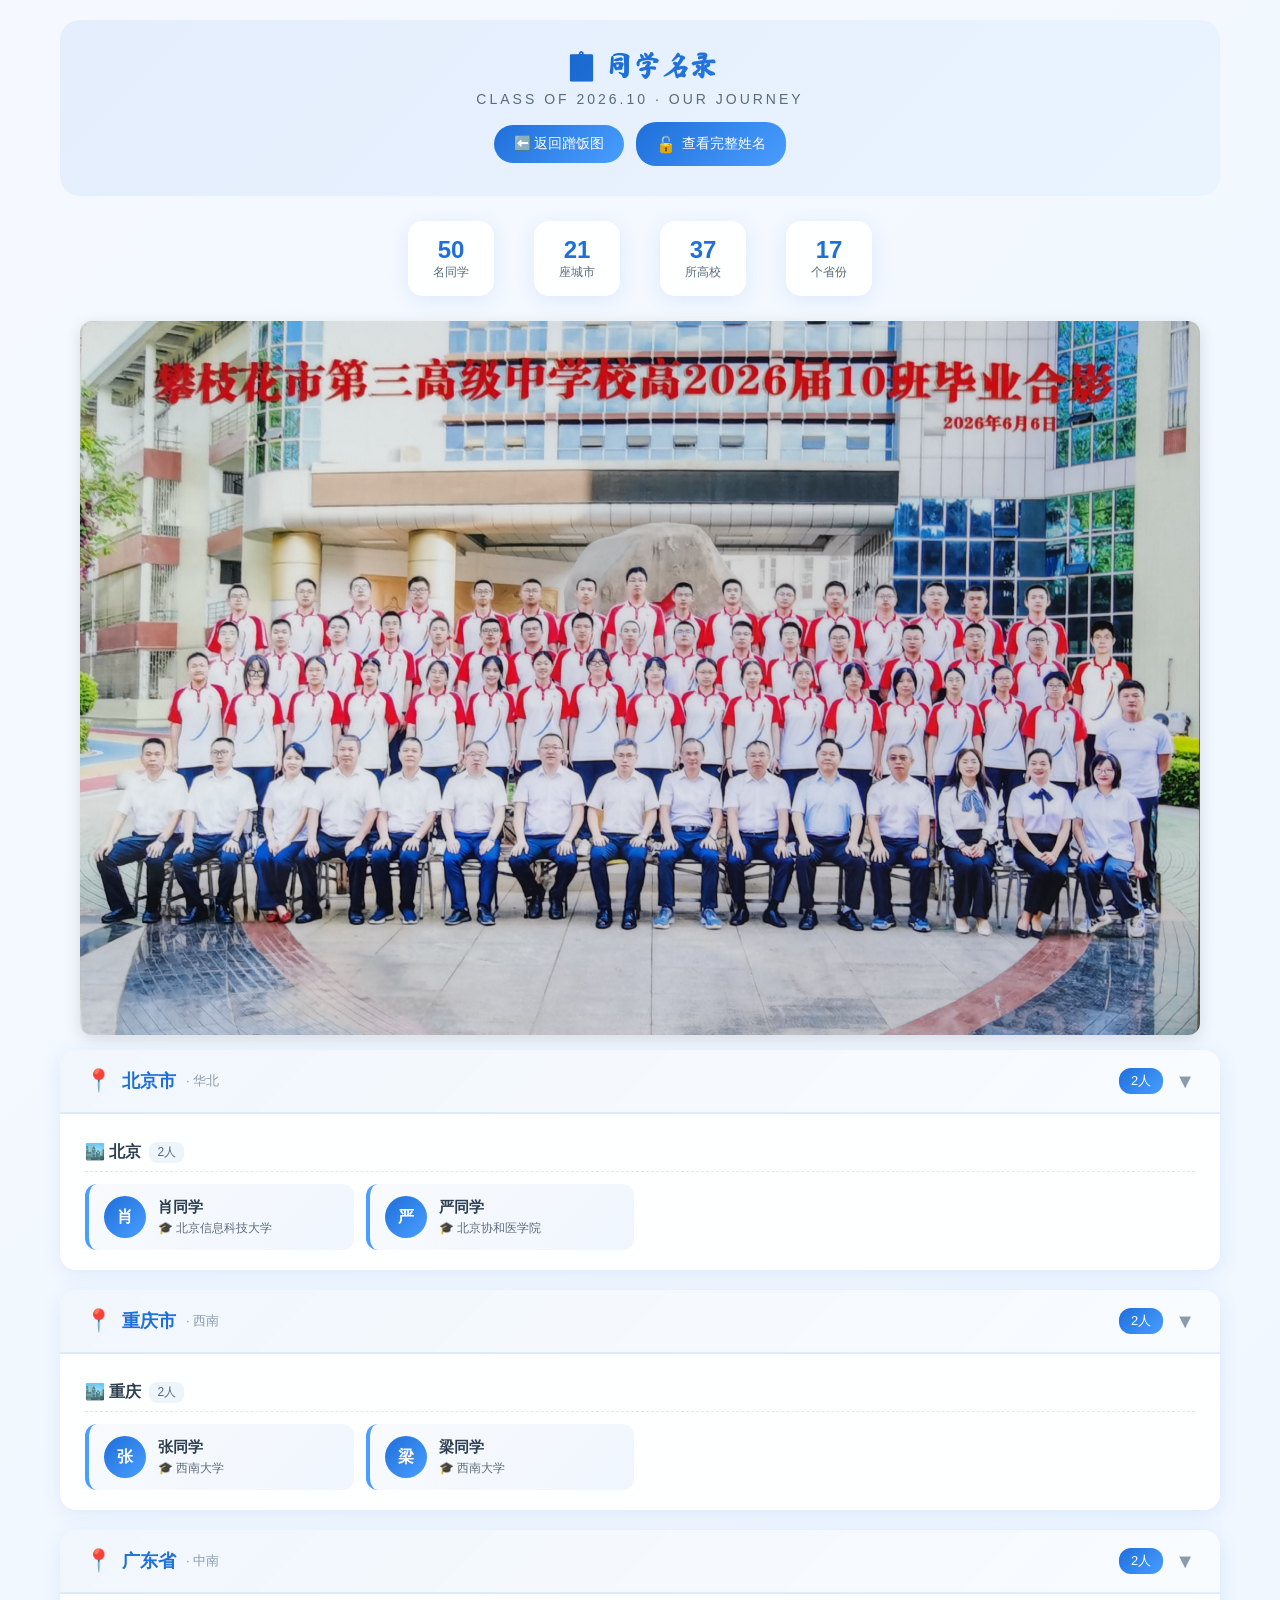
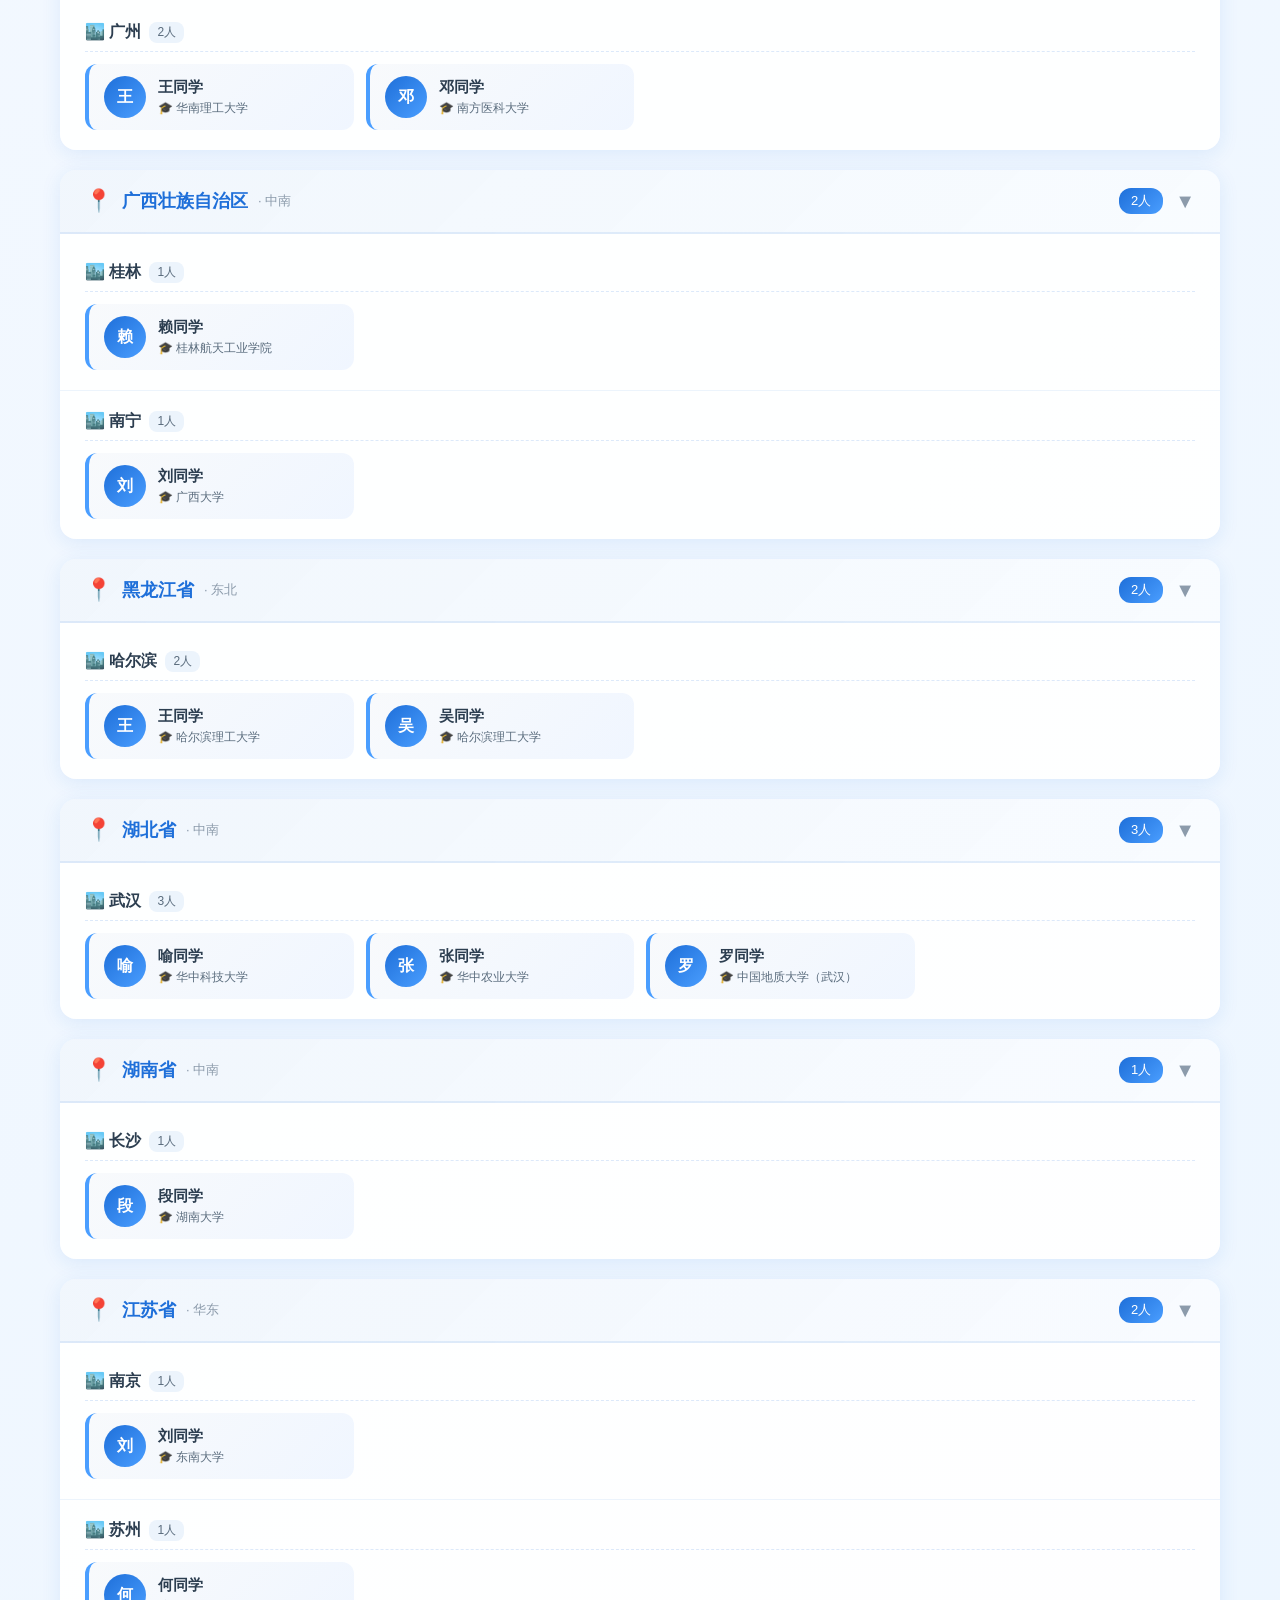
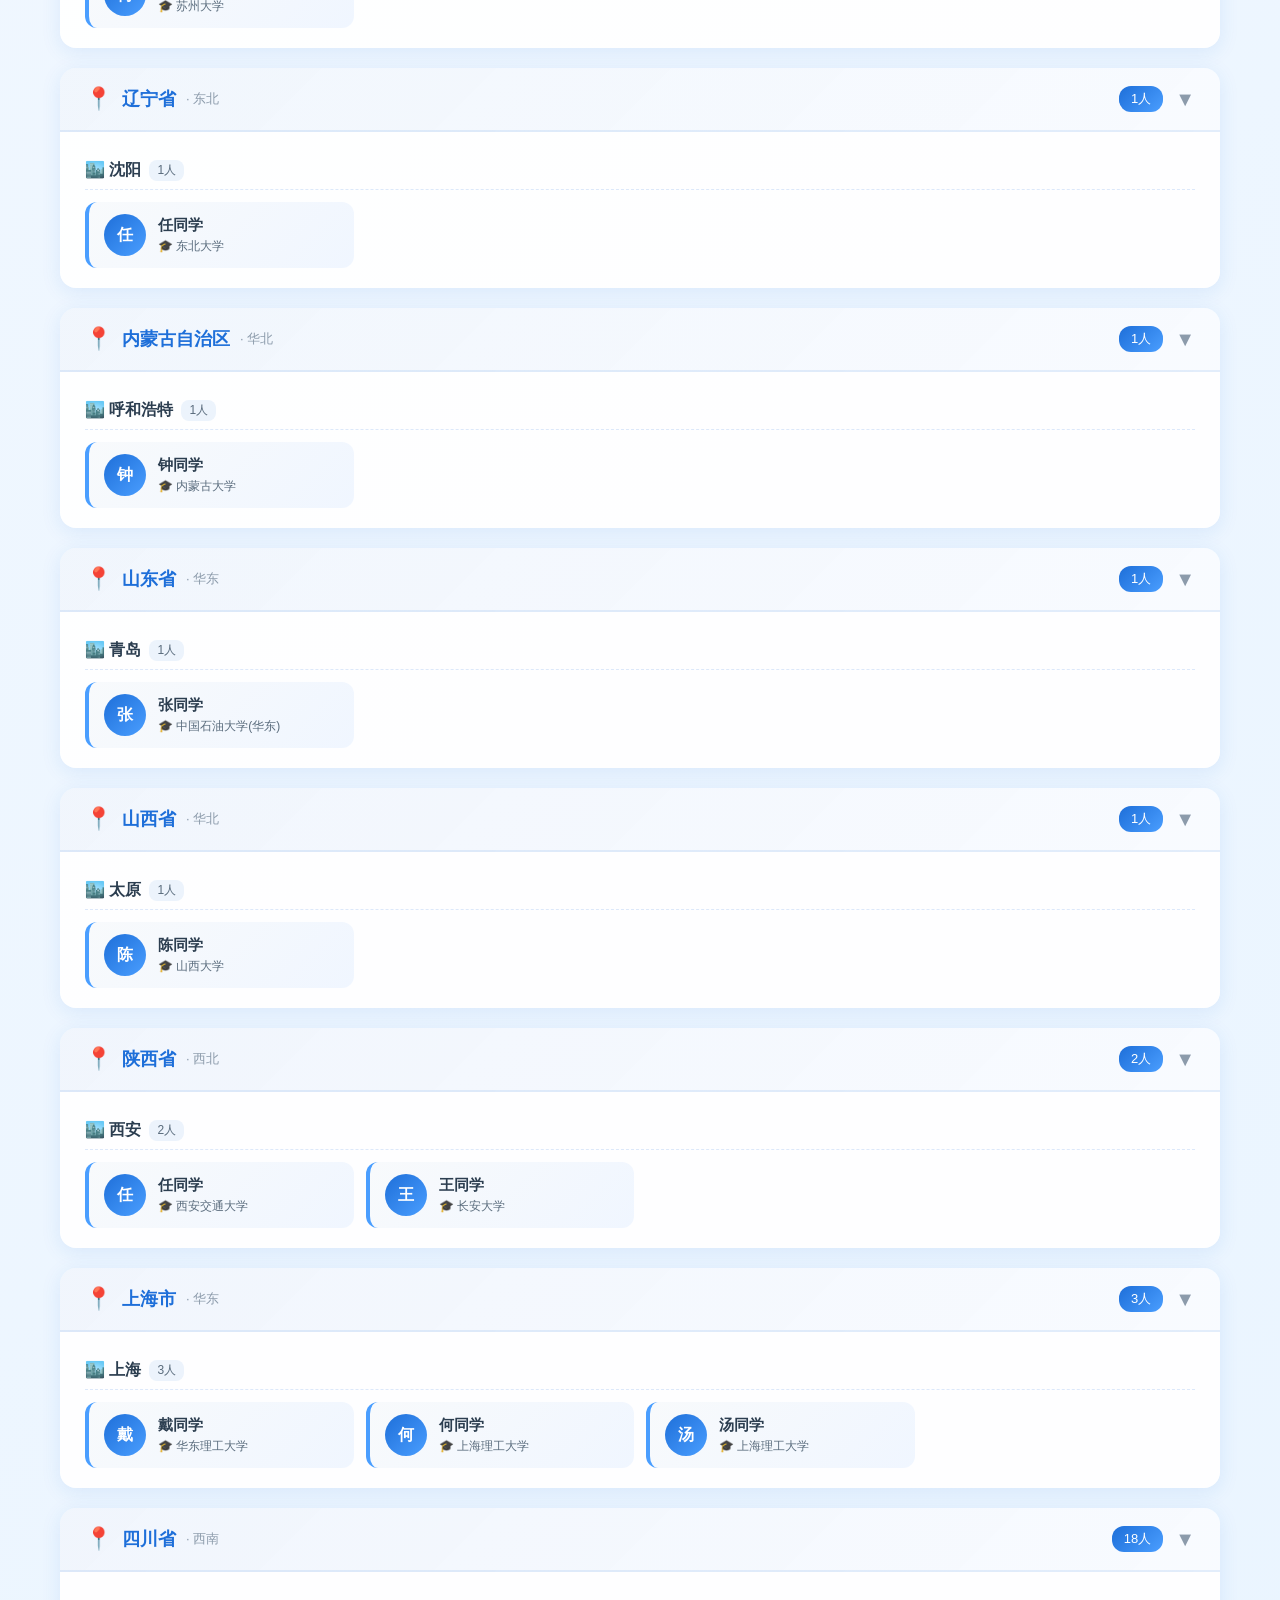
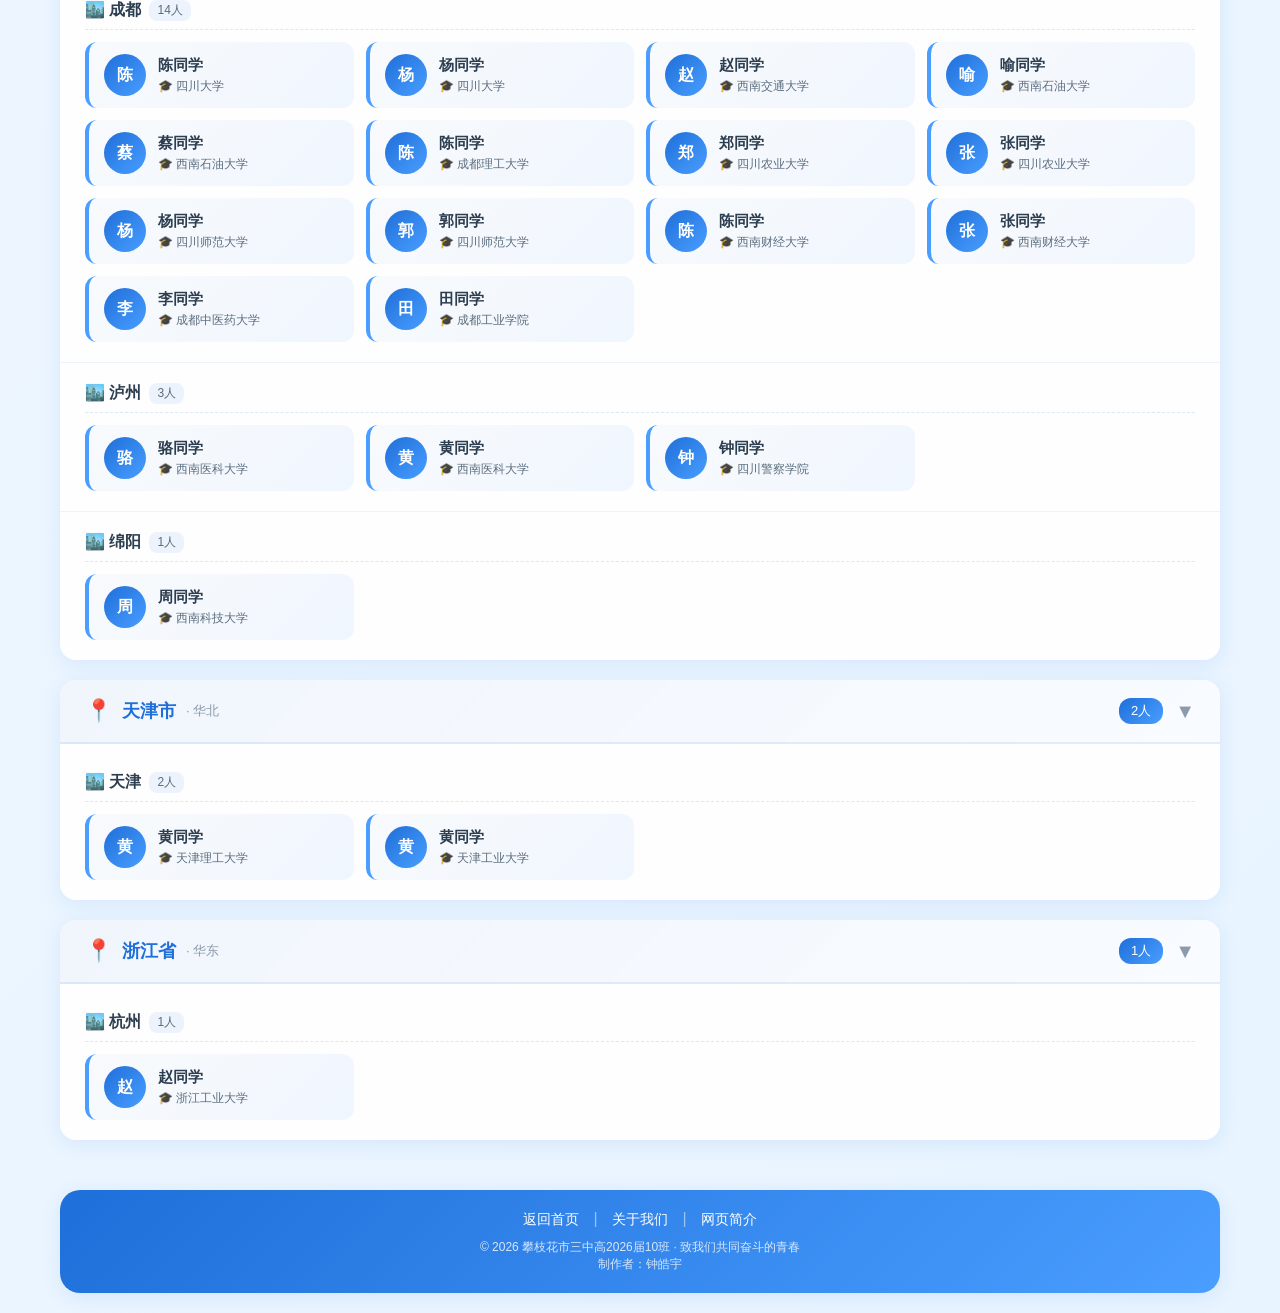
==== commit 2b23cbfa: "Update roster.html" ====
--- a/roster.html
+++ b/roster.html
@@ -354,7 +354,7 @@
 
         <!-- 班级合影 -->
         <div class="roster-photo-wrapper">
-            <img src="image/pic.jpg" alt="班级合影" class="roster-photo">
+            <img src="pic/pic.jpg" alt="班级合影" class="roster-photo">
         </div>
 
         <!-- 同学名录内容 -->
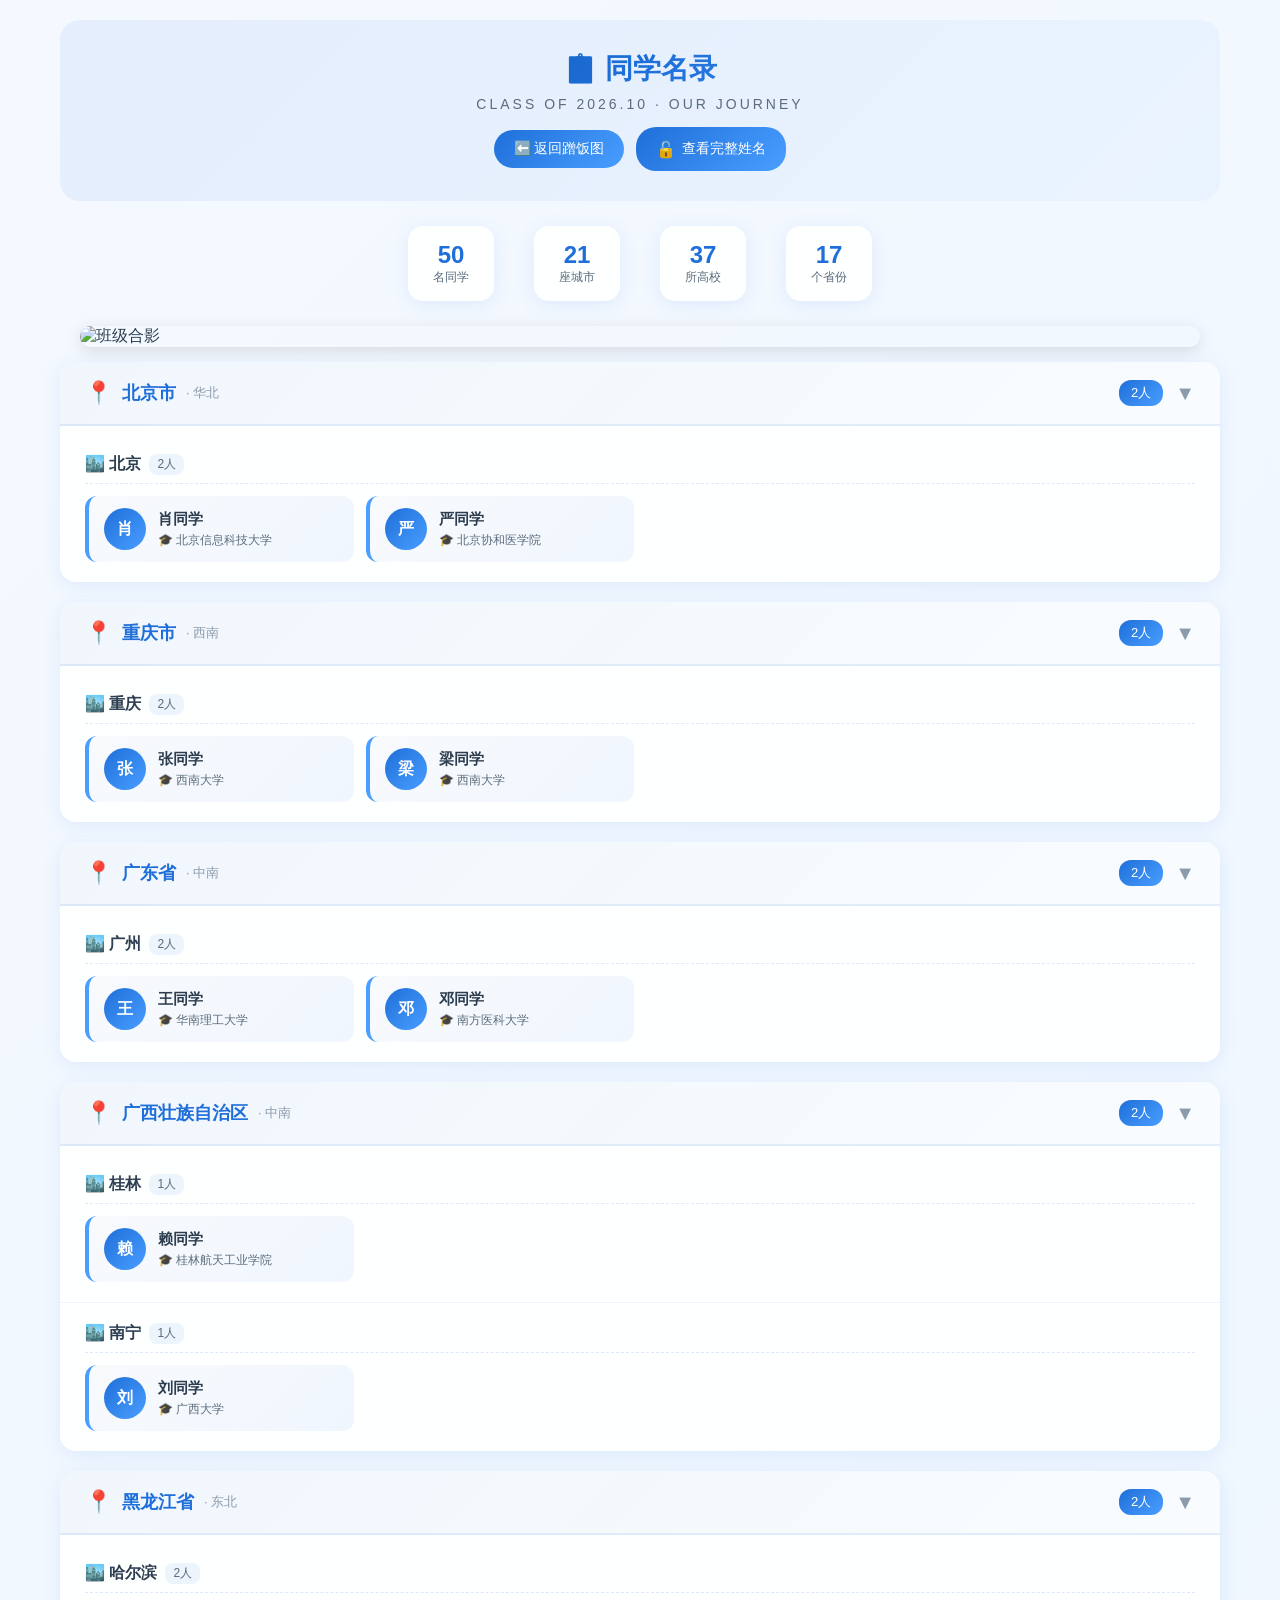
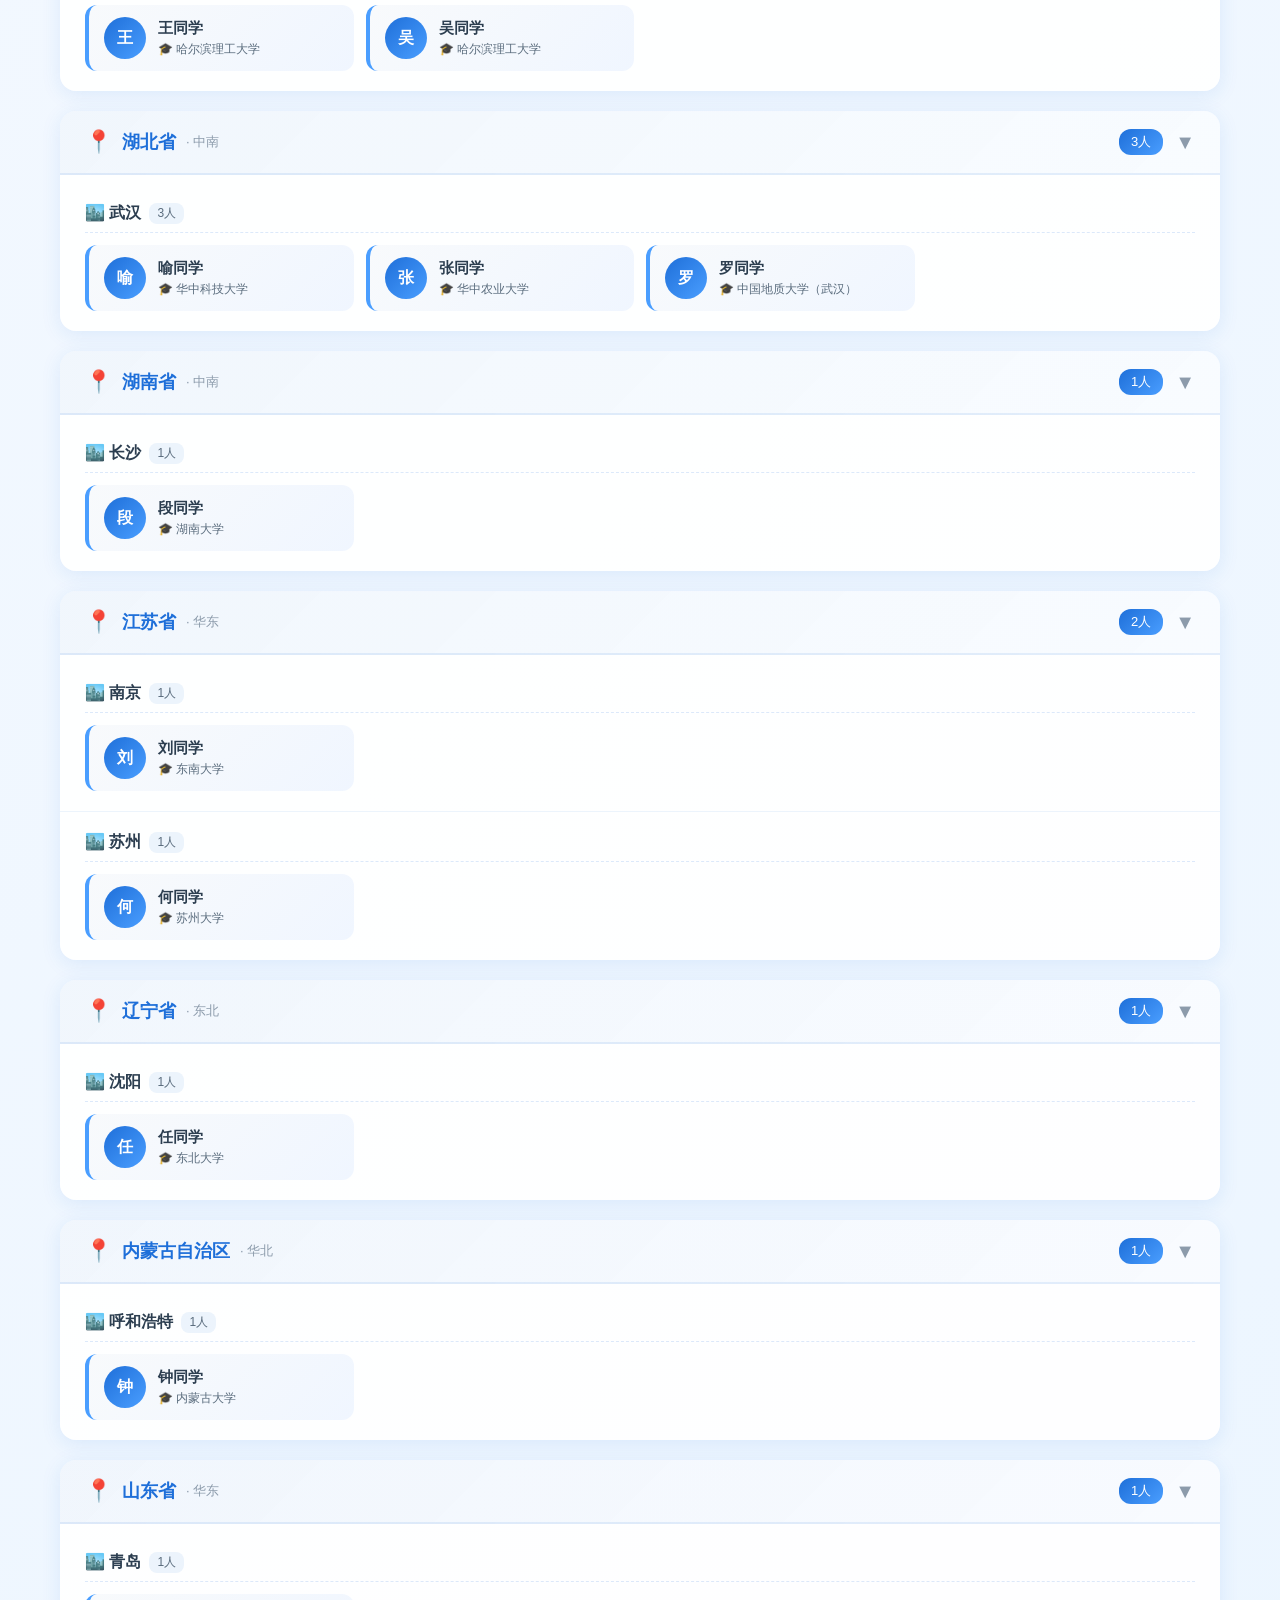
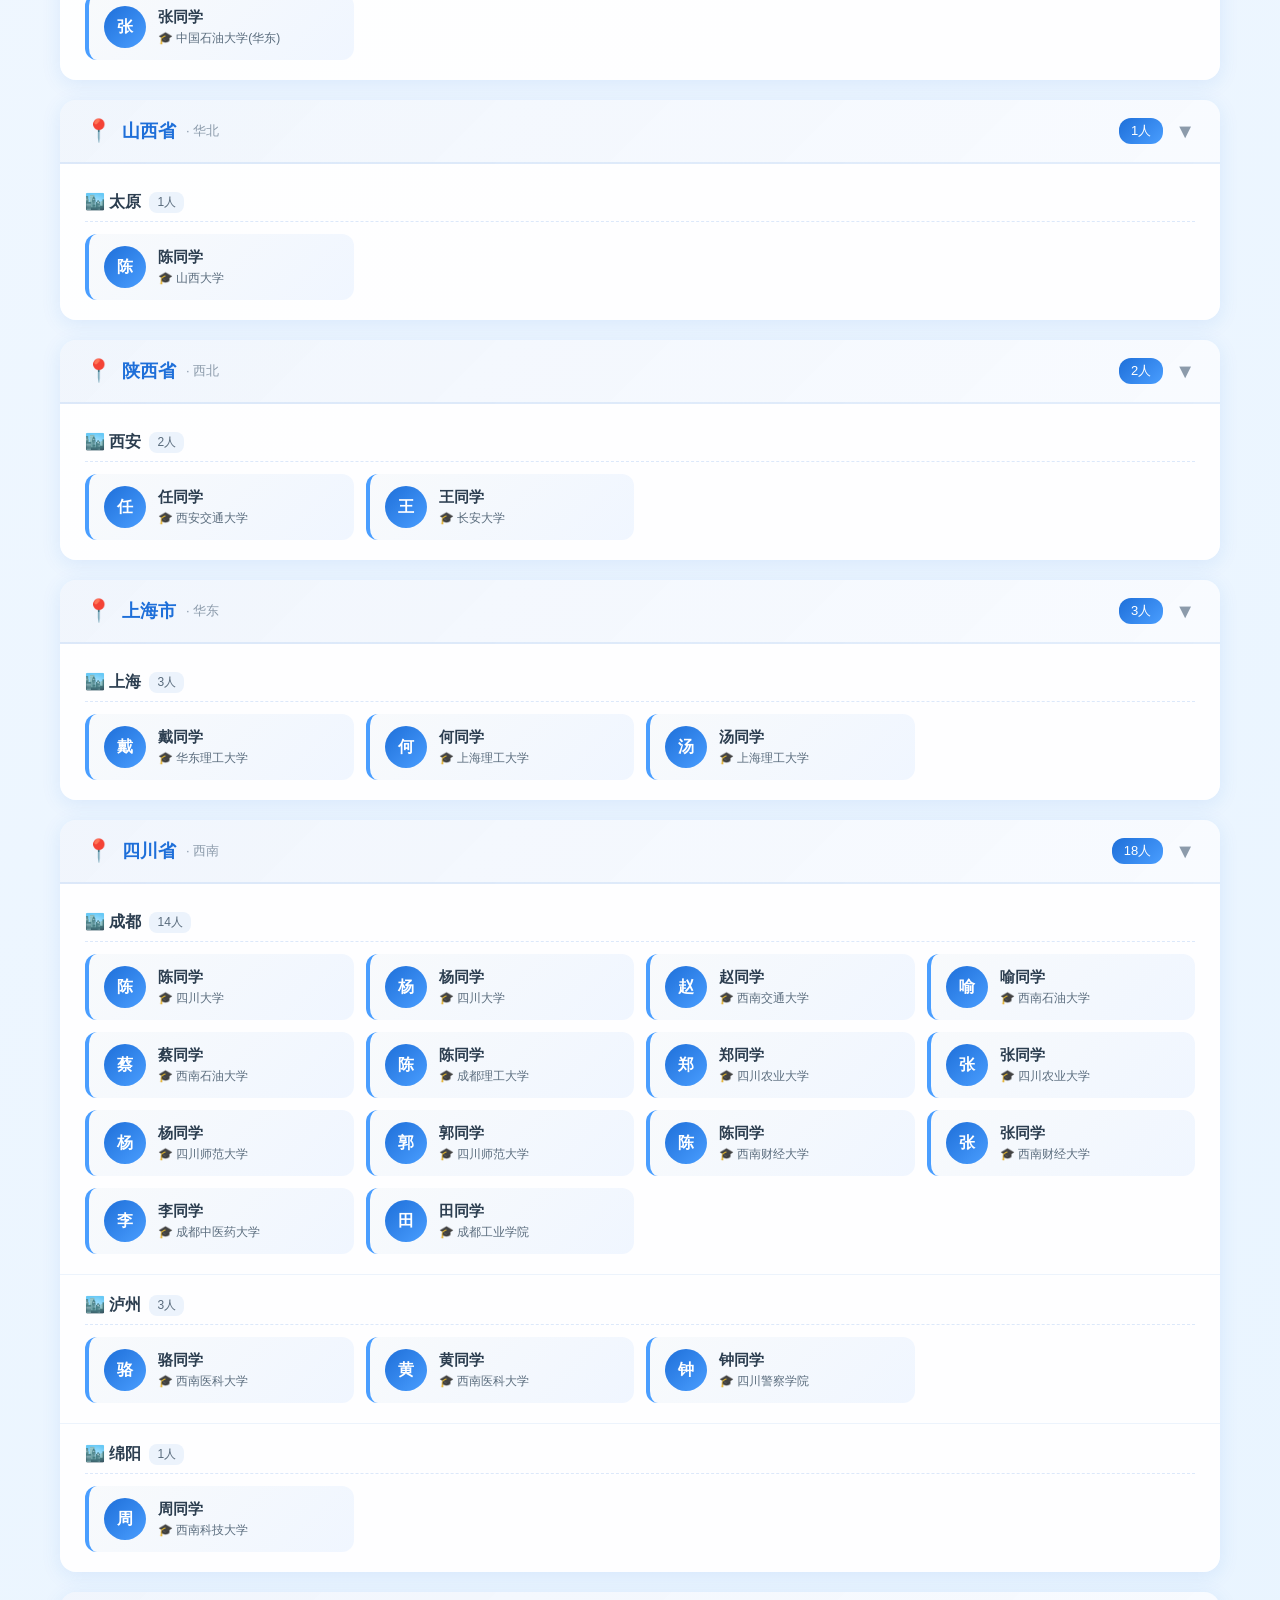
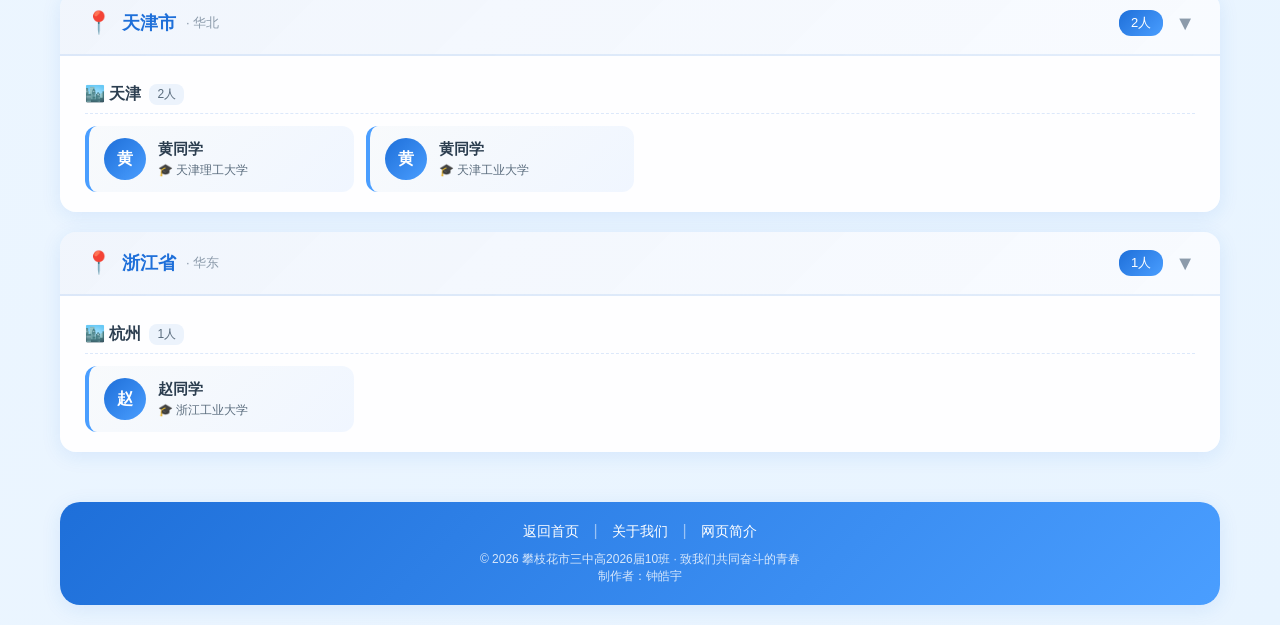
==== commit 7f10ce14: "font" ====
--- a/roster.html
+++ b/roster.html
@@ -5,7 +5,7 @@
     <meta name="viewport" content="width=device-width, initial-scale=1.0">
     <title>攀枝花市三中高2026届10班 · 同学名录</title>
     <link rel="stylesheet" href="style.css">
-    <link href="https://fonts.googleapis.com/css2?family=Ma+Shan+Zheng&display=swap" rel="stylesheet">
+    <link rel="preconnect" href="https://cdn.jsdelivr.net" crossorigin>
     <style>
         .roster-container {
             max-width: 1200px;
@@ -32,7 +32,7 @@
             -webkit-text-fill-color: transparent;
             background-clip: text;
             margin-bottom: 8px;
-            font-family: 'Ma Shan Zheng', 'PingFang SC', 'Microsoft YaHei', serif;
+            font-family: 'MaShanZheng', 'PingFang SC', 'Microsoft YaHei', serif;
         }
 
         .roster-subtitle {
@@ -354,7 +354,7 @@
 
         <!-- 班级合影 -->
         <div class="roster-photo-wrapper">
-            <img src="pic/pic.jpg" alt="班级合影" class="roster-photo">
+            <img src="image/pic.jpg" alt="班级合影" class="roster-photo">
         </div>
 
         <!-- 同学名录内容 -->
--- a/style.css
+++ b/style.css
@@ -7,6 +7,14 @@
 @font-face {
     font-family: 'PangmenZhengDaoCu';
     src: url('fonts/pangmenzhengdaocu.ttf') format('truetype');
+    font-weight: normal;
+    font-style: normal;
+    font-display: swap;
+}
+
+@font-face {
+    font-family: 'MaShanZheng';
+    src: url('fonts/MaShanZheng-subset-cjk-a.ttf') format('truetype');
     font-weight: normal;
     font-style: normal;
     font-display: swap;
@@ -126,7 +134,7 @@
     background-clip: text;
     letter-spacing: 2px;
     line-height: 1.3;
-    font-family: 'Ma Shan Zheng', 'PingFang SC', 'Microsoft YaHei', serif;
+    font-family: 'MaShanZheng', 'PingFang SC', 'Microsoft YaHei', serif;
 }
 
 .sub-title {
@@ -145,6 +153,99 @@
     border-radius: 12px;
     margin-left: 10px;
     font-weight: 500;
+}
+
+/* 音乐播放器 */
+.music-player {
+    display: flex;
+    align-items: center;
+    justify-content: center;
+    gap: 20px;
+    padding: 10px 20px;
+    background: linear-gradient(135deg, rgba(30, 111, 217, 0.06), rgba(255, 215, 0, 0.04));
+    border-radius: 15px;
+    margin-bottom: 15px;
+    flex-wrap: wrap;
+}
+
+.music-play-btn {
+    display: inline-flex;
+    align-items: center;
+    gap: 8px;
+    padding: 8px 20px;
+    background: linear-gradient(135deg, #1e6fd9, #4a9eff);
+    color: white;
+    border: none;
+    border-radius: 25px;
+    cursor: pointer;
+    font-size: 13px;
+    font-weight: 500;
+    transition: all 0.3s ease;
+}
+
+.music-play-btn:hover {
+    transform: translateY(-2px);
+    box-shadow: 0 4px 15px rgba(30, 111, 217, 0.3);
+}
+
+.music-play-btn.playing .play-icon {
+    animation: pulse 1s infinite;
+}
+
+.music-play-btn.playing {
+    background: linear-gradient(135deg, #e74c3c, #ff6b6b);
+}
+
+.music-play-btn .play-icon {
+    font-size: 14px;
+    width: 16px;
+    text-align: center;
+}
+
+.music-play-btn.playing .play-icon {
+    animation: pulse 1s infinite;
+}
+
+.music-volume {
+    display: flex;
+    align-items: center;
+    gap: 8px;
+}
+
+.volume-icon {
+    font-size: 16px;
+}
+
+.volume-slider {
+    width: 100px;
+    height: 4px;
+    -webkit-appearance: none;
+    appearance: none;
+    background: linear-gradient(to right, #1e6fd9 var(--volume, 70%), #e0e8f0 var(--volume, 70%));
+    border-radius: 2px;
+    outline: none;
+    cursor: pointer;
+}
+
+.volume-slider::-webkit-slider-thumb {
+    -webkit-appearance: none;
+    appearance: none;
+    width: 14px;
+    height: 14px;
+    border-radius: 50%;
+    background: #1e6fd9;
+    cursor: pointer;
+    box-shadow: 0 2px 4px rgba(30, 111, 217, 0.3);
+}
+
+.volume-slider::-moz-range-thumb {
+    width: 14px;
+    height: 14px;
+    border-radius: 50%;
+    background: #1e6fd9;
+    cursor: pointer;
+    border: none;
+    box-shadow: 0 2px 4px rgba(30, 111, 217, 0.3);
 }
 
 /* 工具栏 */
@@ -590,7 +691,7 @@
 }
 
 .blessing-line {
-    font-family: 'PangmenZhengDaoCu', 'Ma Shan Zheng', cursive;
+    font-family: 'PangmenZhengDaoCu', 'MaShanZheng', cursive;
     font-size: 22px;
     font-weight: normal;
     color: var(--accent-gold);
@@ -640,6 +741,14 @@
 .copyright {
     font-size: 12px;
     opacity: 0.8;
+}
+
+.disclaimer {
+    font-size: 12px;
+    color: #e74c3c;
+    margin-top: 8px;
+    font-weight: 500;
+    text-align: center;
 }
 
 /* 弹窗样式 */
@@ -922,6 +1031,7 @@
     flex-direction: column;
     padding: 20px;
     transition: opacity 0.5s ease;
+    pointer-events: none;
 }
 
 .skeleton-loader.hide {
@@ -974,6 +1084,20 @@
     animation: shimmer 1.5s infinite;
     border-radius: 15px;
     margin-top: 20px;
+}
+
+.skeleton-hint {
+    text-align: center;
+    color: #8c9bab;
+    font-size: 13px;
+    margin-top: 10px;
+    pointer-events: auto;
+}
+
+.skeleton-hint a {
+    color: #1e6fd9;
+    text-decoration: underline;
+    cursor: pointer;
 }
 
 @keyframes shimmer {
@@ -1147,6 +1271,20 @@
         font-size: 12px;
     }
 
+    .music-player {
+        gap: 12px;
+        padding: 8px 12px;
+    }
+
+    .music-play-btn {
+        padding: 6px 14px;
+        font-size: 12px;
+    }
+
+    .volume-slider {
+        width: 70px;
+    }
+
     .map-stats {
         gap: 10px;
         padding: 8px 12px;
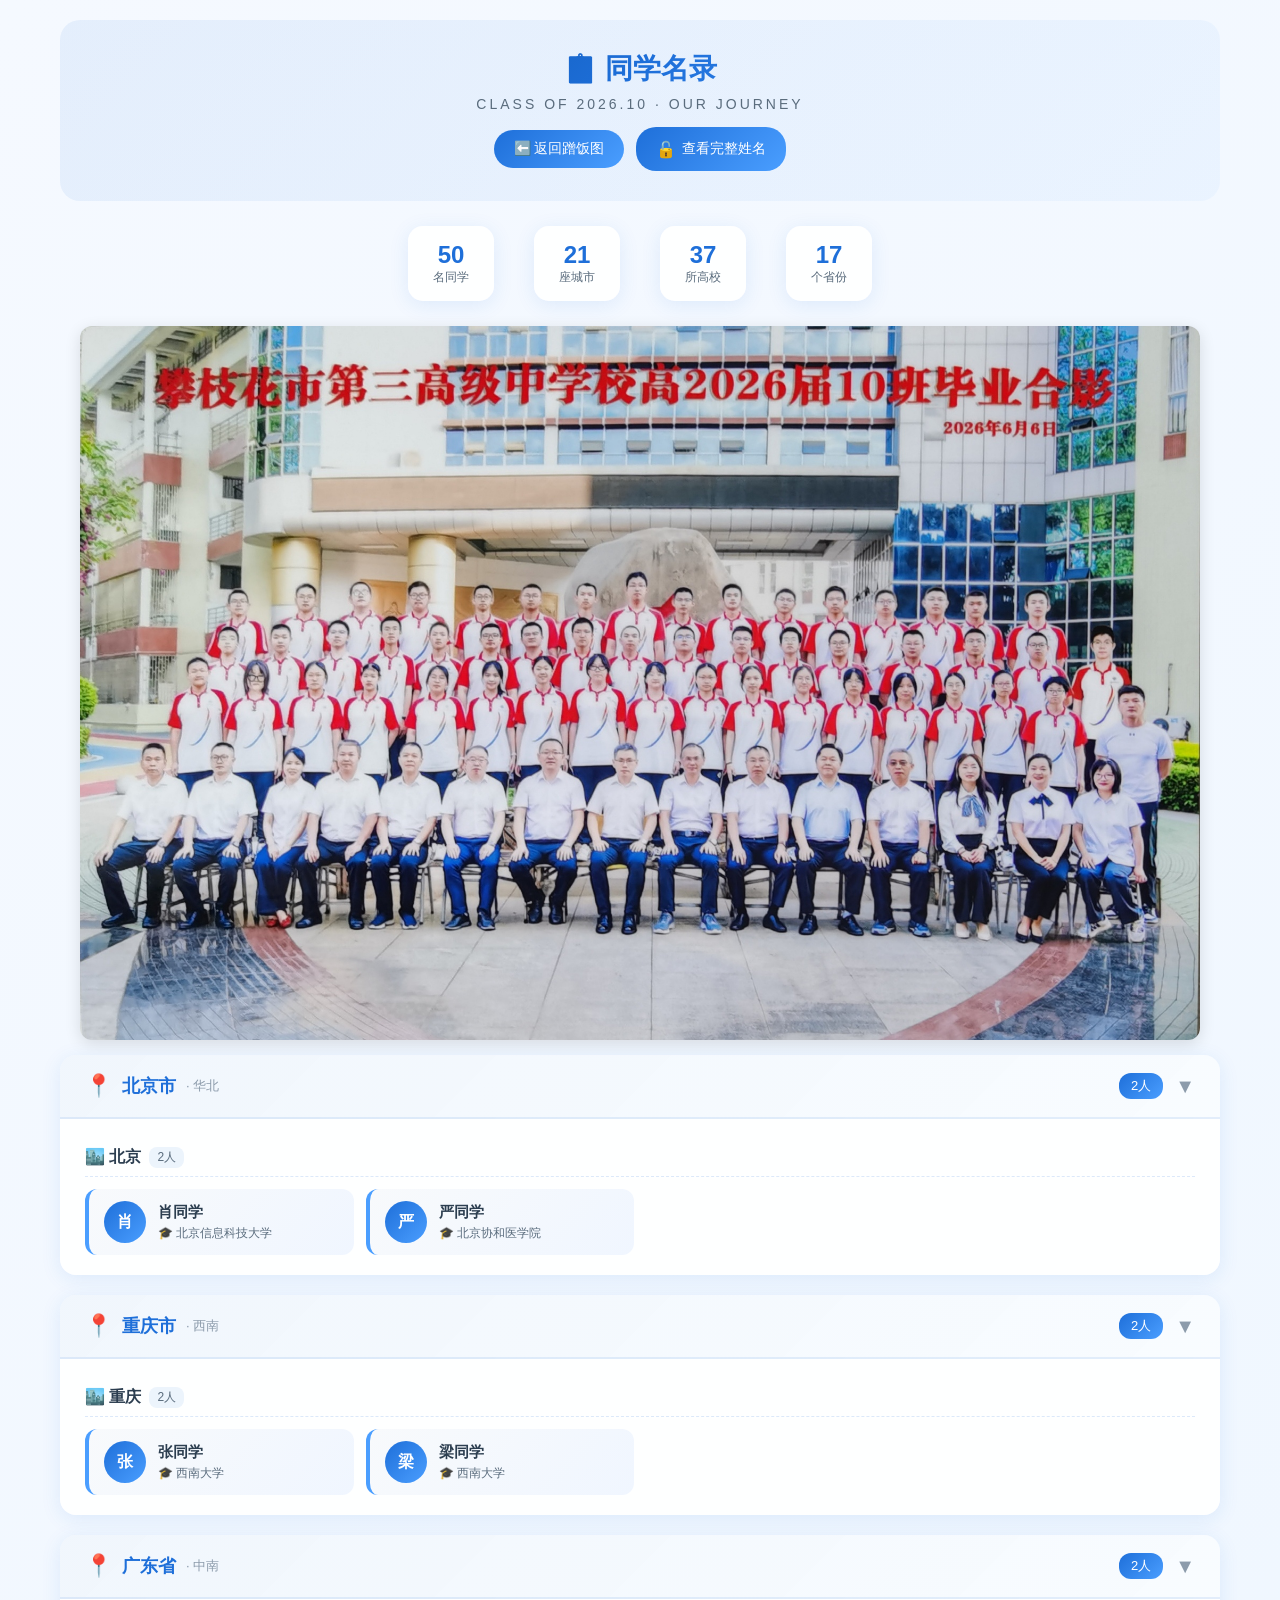
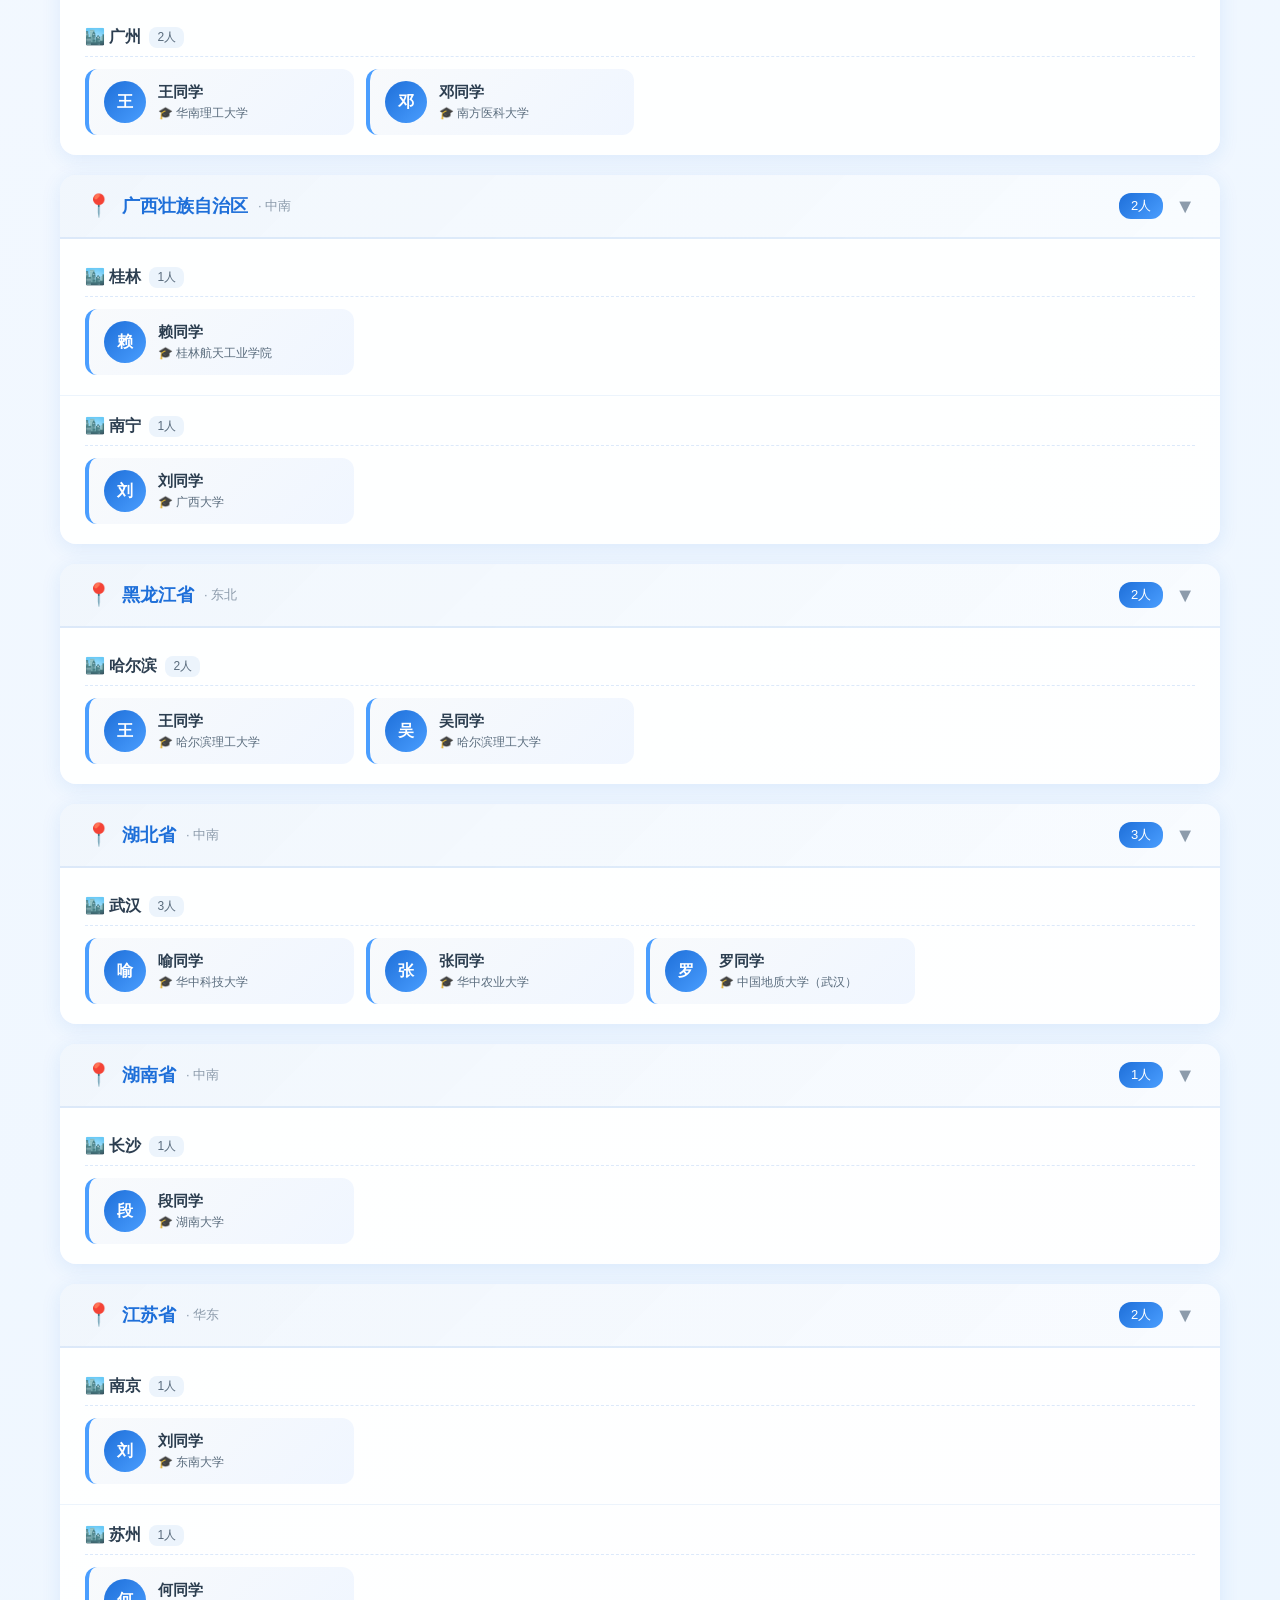
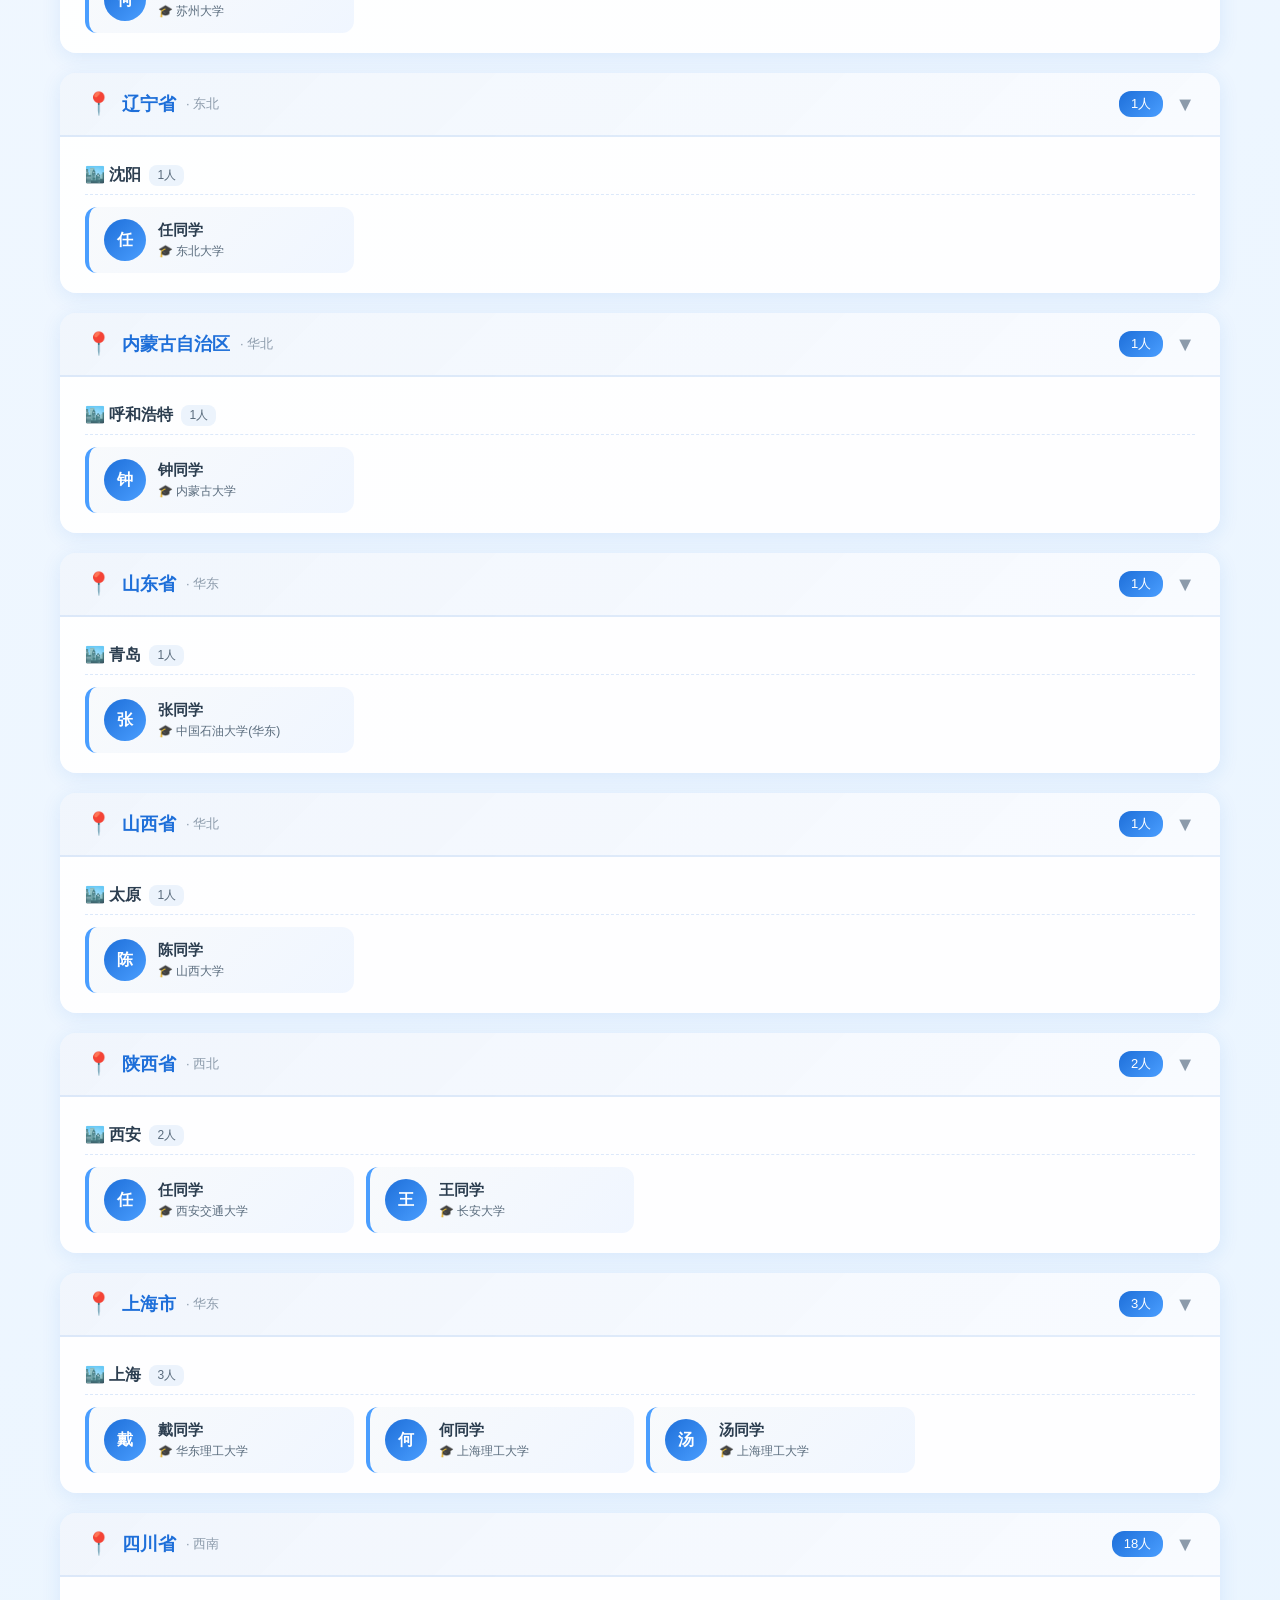
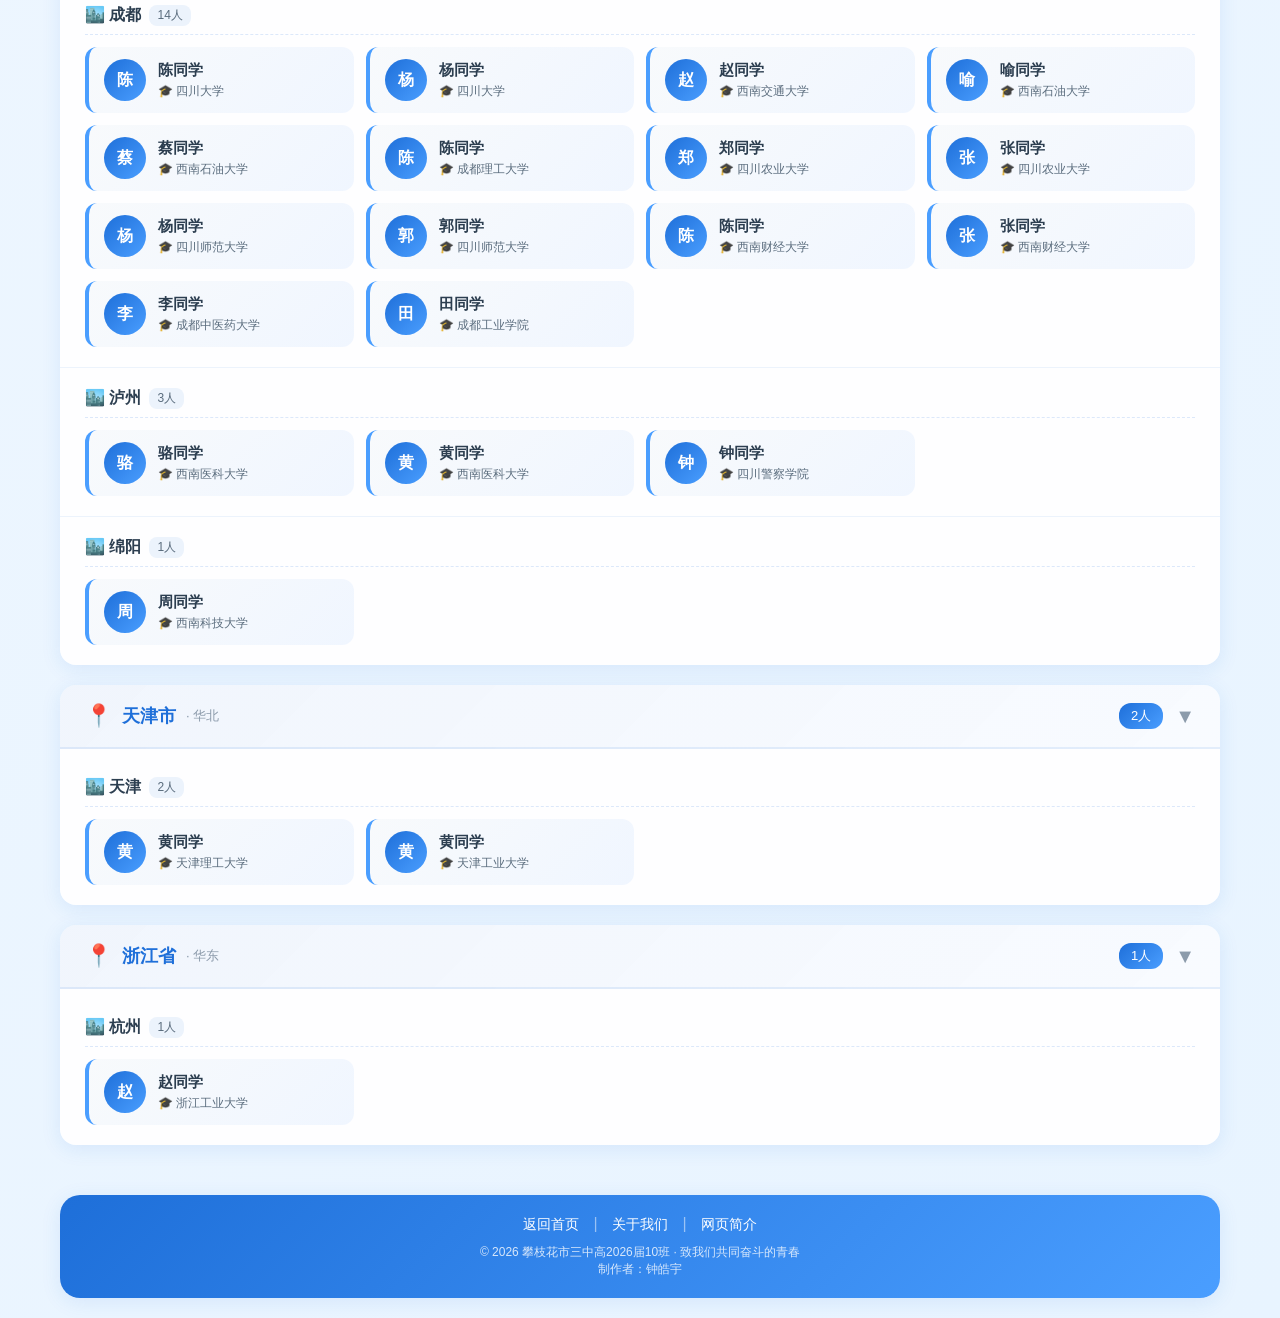
==== commit 19524916: "Update image source for class photo" ====
--- a/roster.html
+++ b/roster.html
@@ -5,6 +5,7 @@
     <meta name="viewport" content="width=device-width, initial-scale=1.0">
     <title>攀枝花市三中高2026届10班 · 同学名录</title>
     <link rel="stylesheet" href="style.css">
+    <link rel="preload" href="fonts/MaShanZheng.woff2" as="font" type="font/woff2" crossorigin>
     <link rel="preconnect" href="https://cdn.jsdelivr.net" crossorigin>
     <style>
         .roster-container {
@@ -354,7 +355,7 @@
 
         <!-- 班级合影 -->
         <div class="roster-photo-wrapper">
-            <img src="image/pic.jpg" alt="班级合影" class="roster-photo">
+            <img src="pic.jpg" alt="班级合影" class="roster-photo">
         </div>
 
         <!-- 同学名录内容 -->
--- a/style.css
+++ b/style.css
@@ -6,7 +6,7 @@
 
 @font-face {
     font-family: 'PangmenZhengDaoCu';
-    src: url('fonts/pangmenzhengdaocu.ttf') format('truetype');
+    src: url('fonts/pangmenzhengdaocu.woff2') format('woff2');
     font-weight: normal;
     font-style: normal;
     font-display: swap;
@@ -14,7 +14,7 @@
 
 @font-face {
     font-family: 'MaShanZheng';
-    src: url('fonts/MaShanZheng-subset-cjk-a.ttf') format('truetype');
+    src: url('fonts/MaShanZheng.woff2') format('woff2');
     font-weight: normal;
     font-style: normal;
     font-display: swap;
@@ -22,7 +22,7 @@
 
 @font-face {
     font-family: 'NotoSansSC';
-    src: url('fonts/NotoSansSC-subset-cjk-a.woff2') format('woff2');
+    src: url('fonts/NotoSansSC.woff2') format('woff2');
     font-weight: normal;
     font-style: normal;
     font-display: swap;
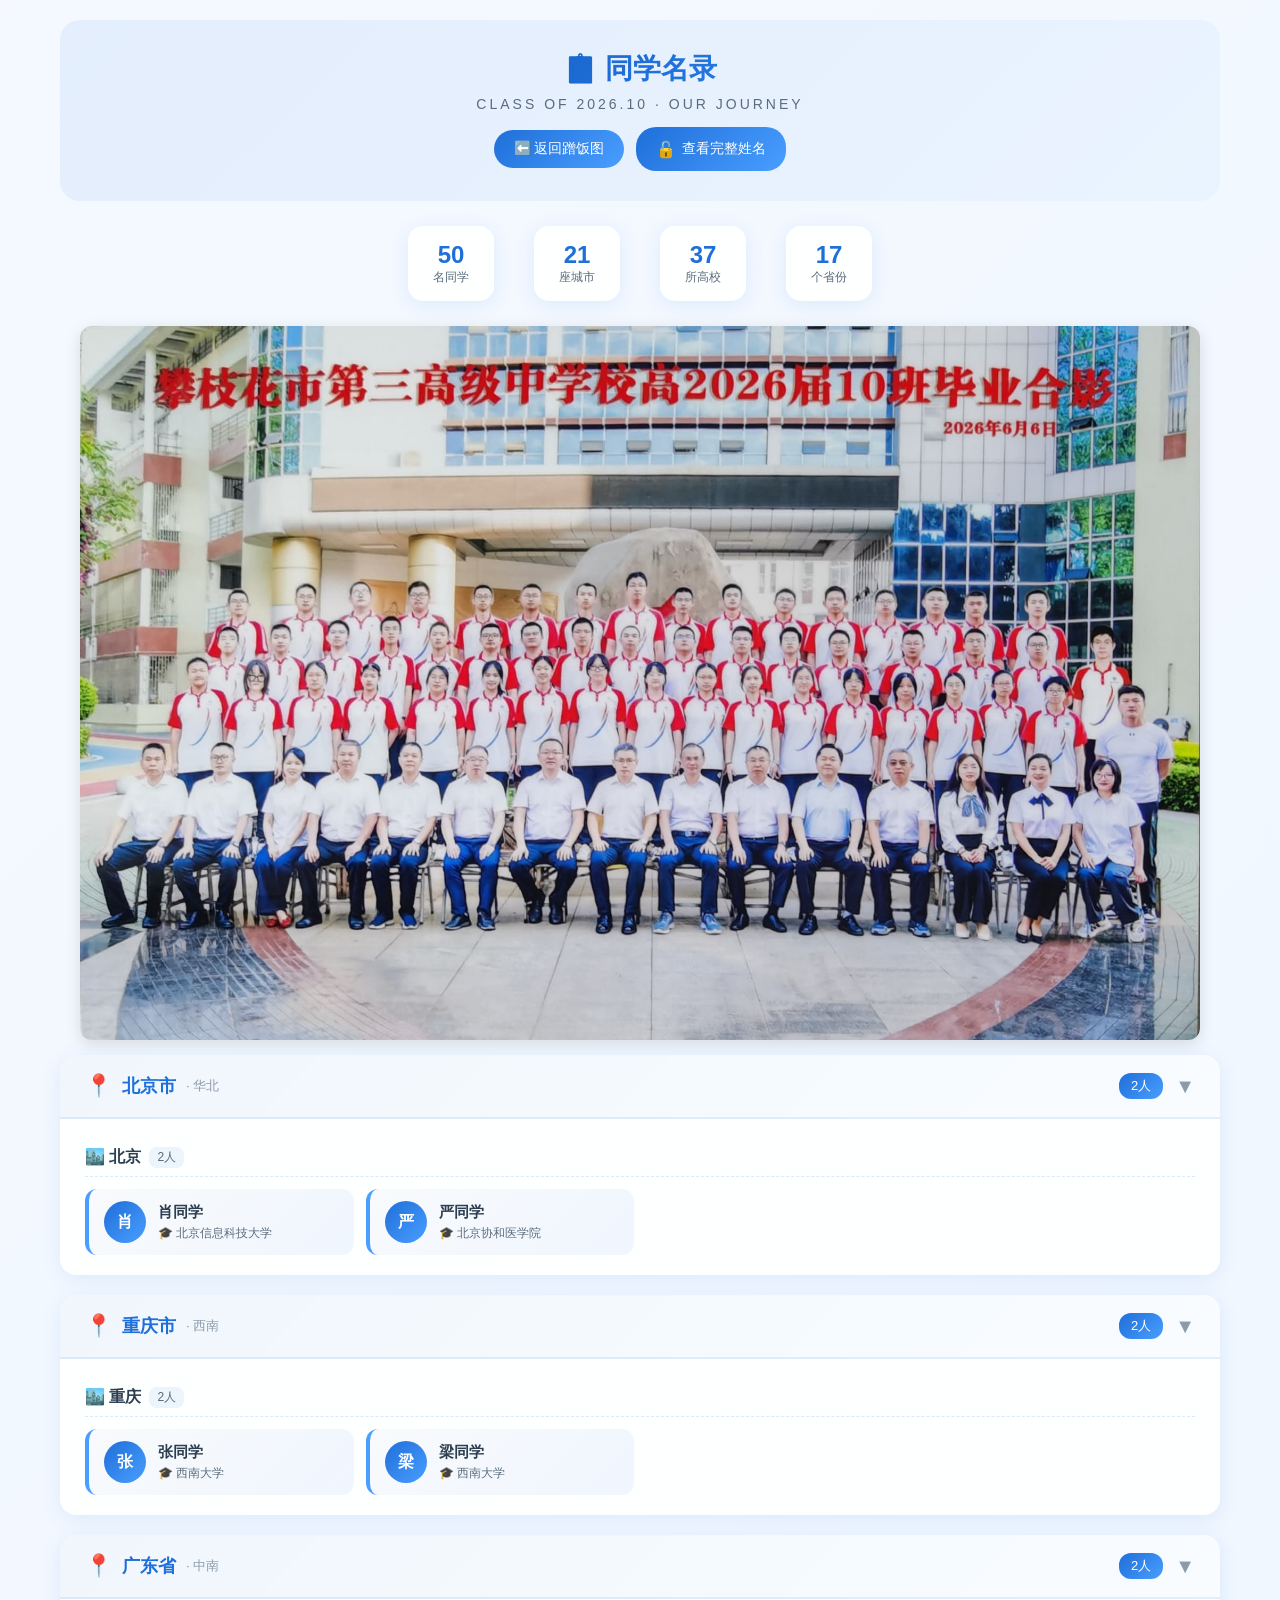
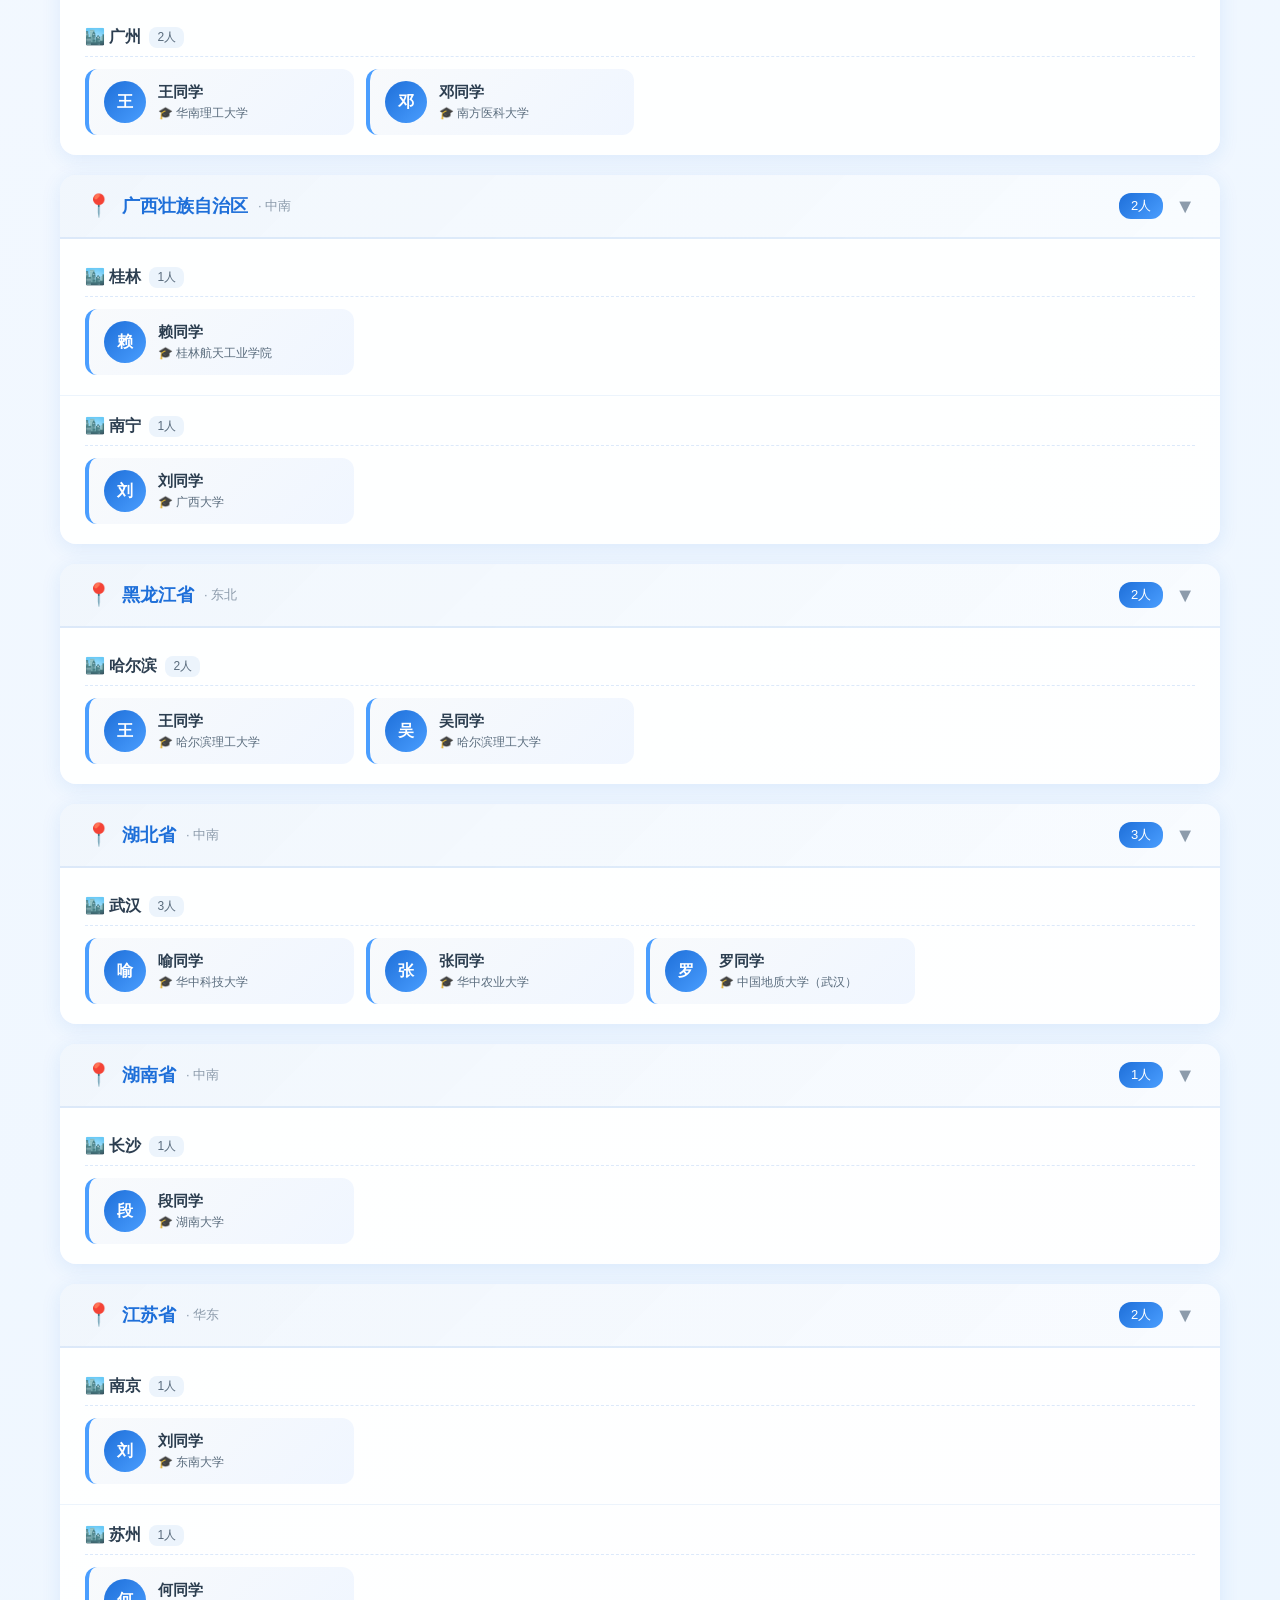
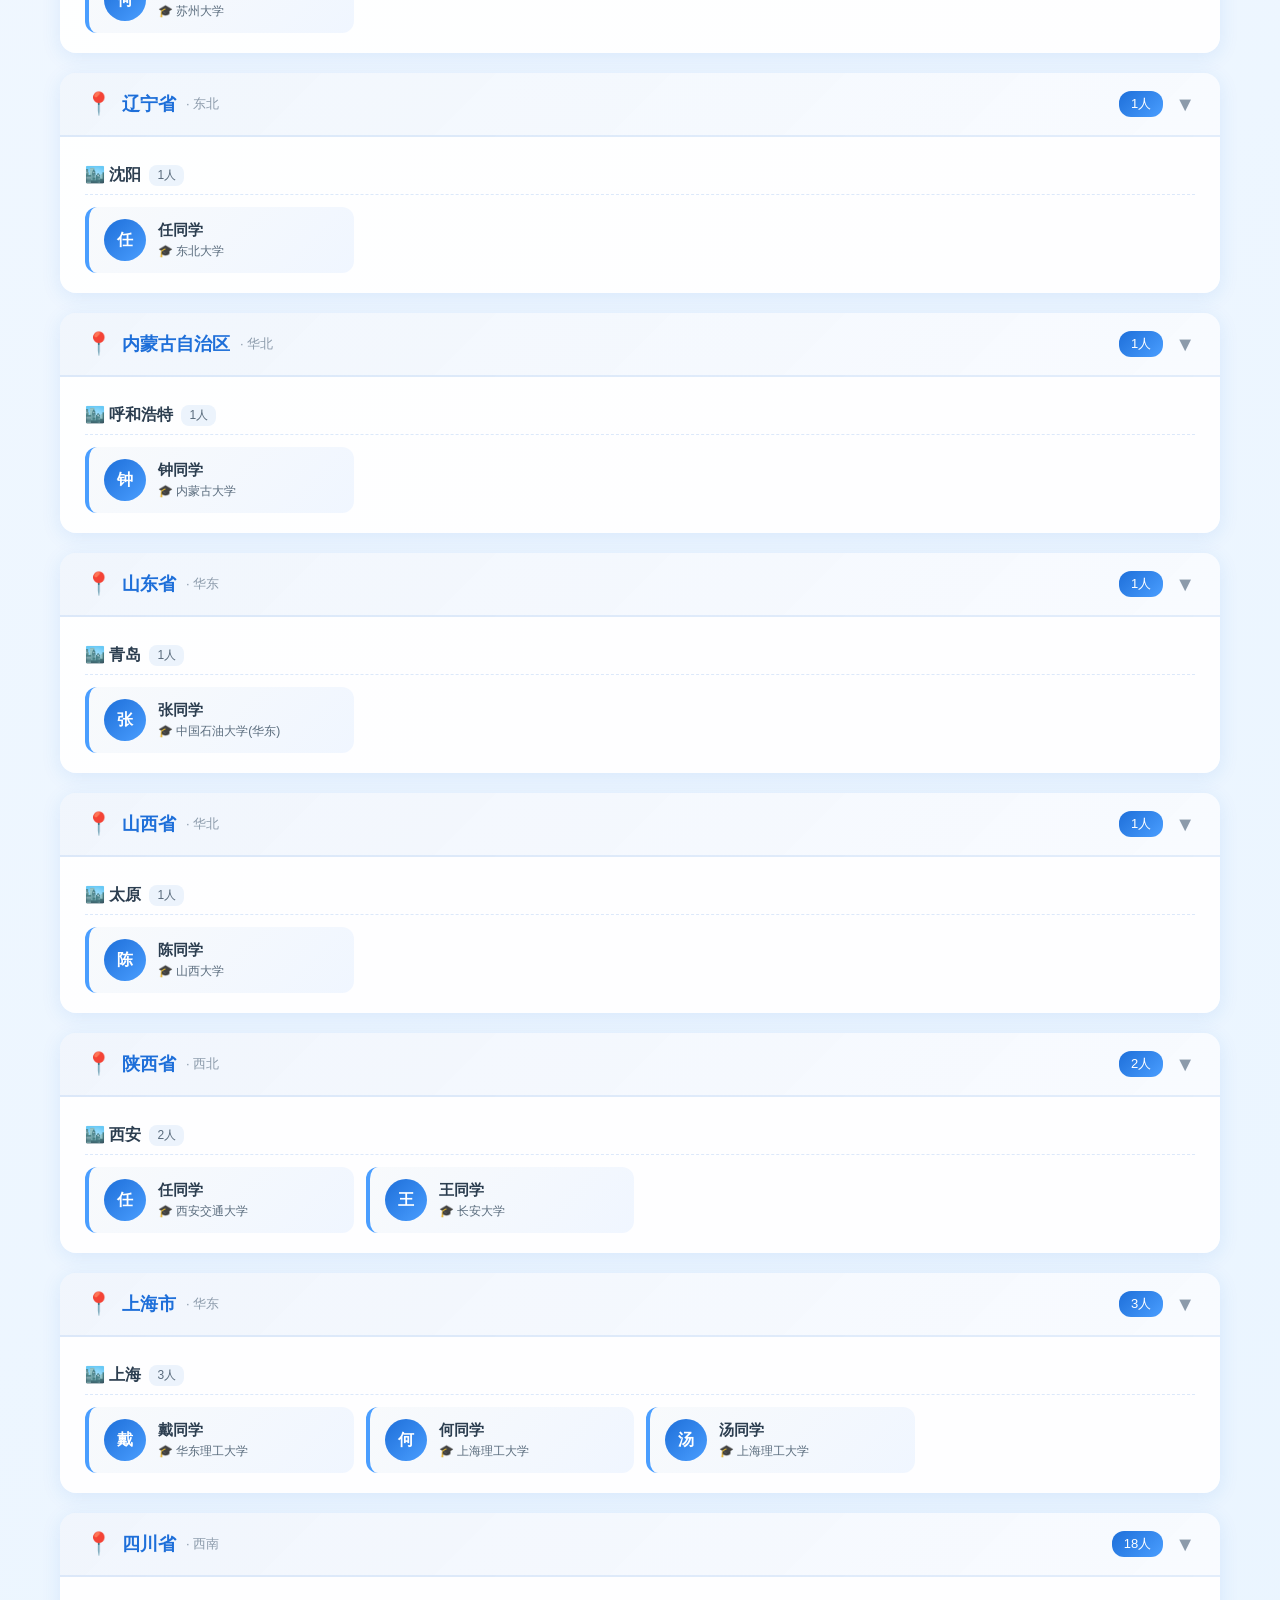
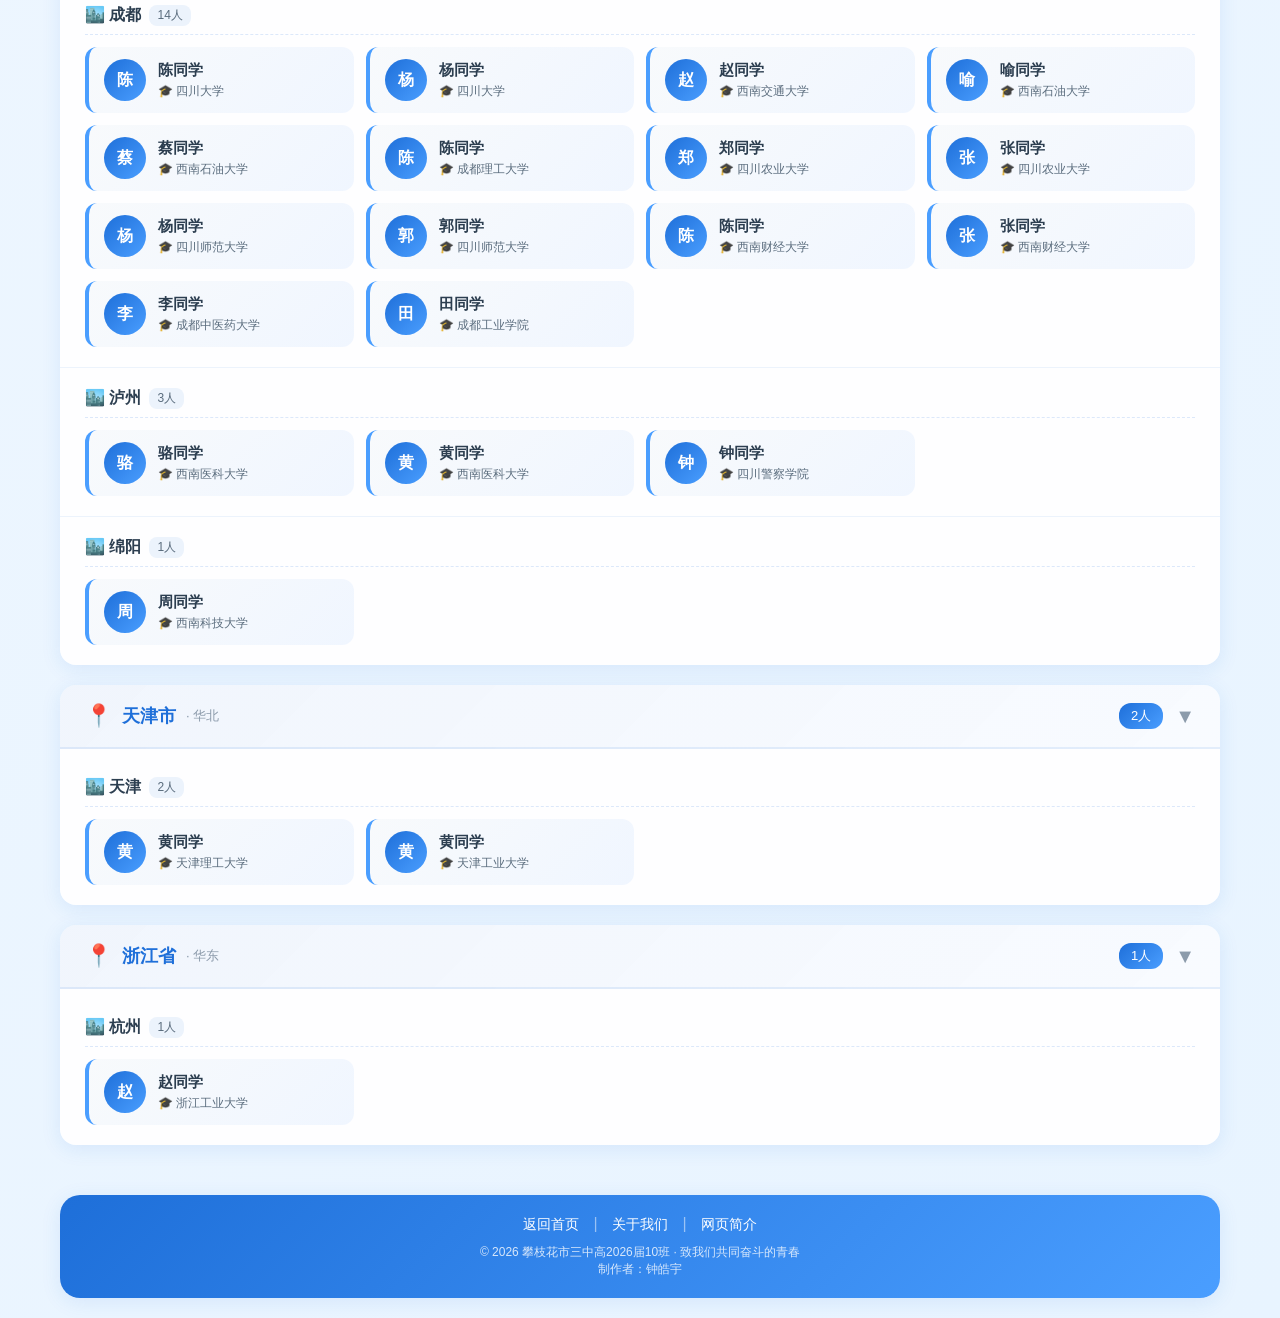
==== commit 3e11e8d1: "Add files via upload" ====
--- a/roster.html
+++ b/roster.html
@@ -387,7 +387,7 @@
                 <button class="modal-close" id="unlockCloseBtn">×</button>
             </div>
             <div class="modal-body">
-                <p class="modal-desc">请输入本班任意一位同学的完整姓名<br><small>（要求字字对应）</small></p>
+                <p class="modal-desc">请输入本班任意一位同学的完整姓名<br><small>（仍在奋斗的同学也可以输入姓名解锁）</small></p>
                 <input type="text" id="unlockInput" class="unlock-input" placeholder="请输入同学姓名..." maxlength="10">
                 <button class="unlock-submit" id="unlockSubmitBtn">确认解锁</button>
                 <p class="unlock-hint" id="unlockHint"></p>
@@ -401,9 +401,9 @@
             <div class="achievement-stars">
                 <span>⭐</span><span>🎉</span><span>⭐</span>
             </div>
-            <h3 class="achievement-title">恭喜解锁成功！</h3>
+            <h3 class="achievement-title" id="achievementTitle">恭喜解锁成功！</h3>
             <p class="achievement-text" id="achievementText"></p>
-            <p class="achievement-subtext">所有同学姓名已完整显示</p>
+            <p class="achievement-subtext" id="achievementSubtext">所有同学姓名已完整显示</p>
             <button class="achievement-close" id="achievementCloseBtn">太棒了！</button>
         </div>
     </div>
@@ -609,6 +609,39 @@
             document.getElementById('totalProvinces').textContent = provinces.size;
         }
 
+        const strugglingStudentNames = ['陈裕禧', '李乐瑄', '李欣橦', '赖宸熹', '何星瑞', '周子萱'];
+
+        function getUnlockTarget(input) {
+            const normalizedInput = input.trim();
+            if (!normalizedInput) return null;
+
+            if (strugglingStudentNames.includes(normalizedInput)) {
+                return { type: 'struggling', name: normalizedInput };
+            }
+
+            const student = dataStore?.students.find(s => s.name === normalizedInput);
+            return student ? { type: 'student', student } : null;
+        }
+
+        function getUnlockSuccessMessage(input) {
+            const target = getUnlockTarget(input);
+            if (!target) return null;
+
+            if (target.type === 'struggling') {
+                return {
+                    title: '为你加油！',
+                    text: `${target.name}同学，继续加油！你的坚持和努力终会发光。`,
+                    subtext: '所有同学姓名已完整显示，愿你们的未来也充满光芒。'
+                };
+            }
+
+            return {
+                title: '恭喜解锁成功！',
+                text: `恭喜${target.student.name}录取到${target.student.university}（${target.student.city}）！`,
+                subtext: '所有同学姓名已完整显示'
+            };
+        }
+
         // 解锁功能
         function initUnlockFunction() {
             const unlockBtn = document.getElementById('unlockBtn');
@@ -618,7 +651,9 @@
             const unlockInput = document.getElementById('unlockInput');
             const unlockHint = document.getElementById('unlockHint');
             const achievementModal = document.getElementById('achievementModal');
+            const achievementTitle = document.getElementById('achievementTitle');
             const achievementText = document.getElementById('achievementText');
+            const achievementSubtext = document.getElementById('achievementSubtext');
             const achievementCloseBtn = document.getElementById('achievementCloseBtn');
 
             unlockBtn.addEventListener('click', () => {
@@ -651,12 +686,17 @@
                     return;
                 }
 
-                const student = dataStore.students.find(s => s.name === input);
-                if (student) {
+                const target = getUnlockTarget(input);
+                if (target) {
                     isUnlocked = true;
                     unlockModal.classList.remove('show');
                     
-                    achievementText.textContent = `恭喜${student.name}录取到${student.university}（${student.city}）！`;
+                    const successMessage = getUnlockSuccessMessage(input);
+                    if (successMessage) {
+                        achievementTitle.textContent = successMessage.title;
+                        achievementText.textContent = successMessage.text;
+                        achievementSubtext.textContent = successMessage.subtext;
+                    }
                     achievementModal.classList.add('show');
                     
                     // 更新显示
